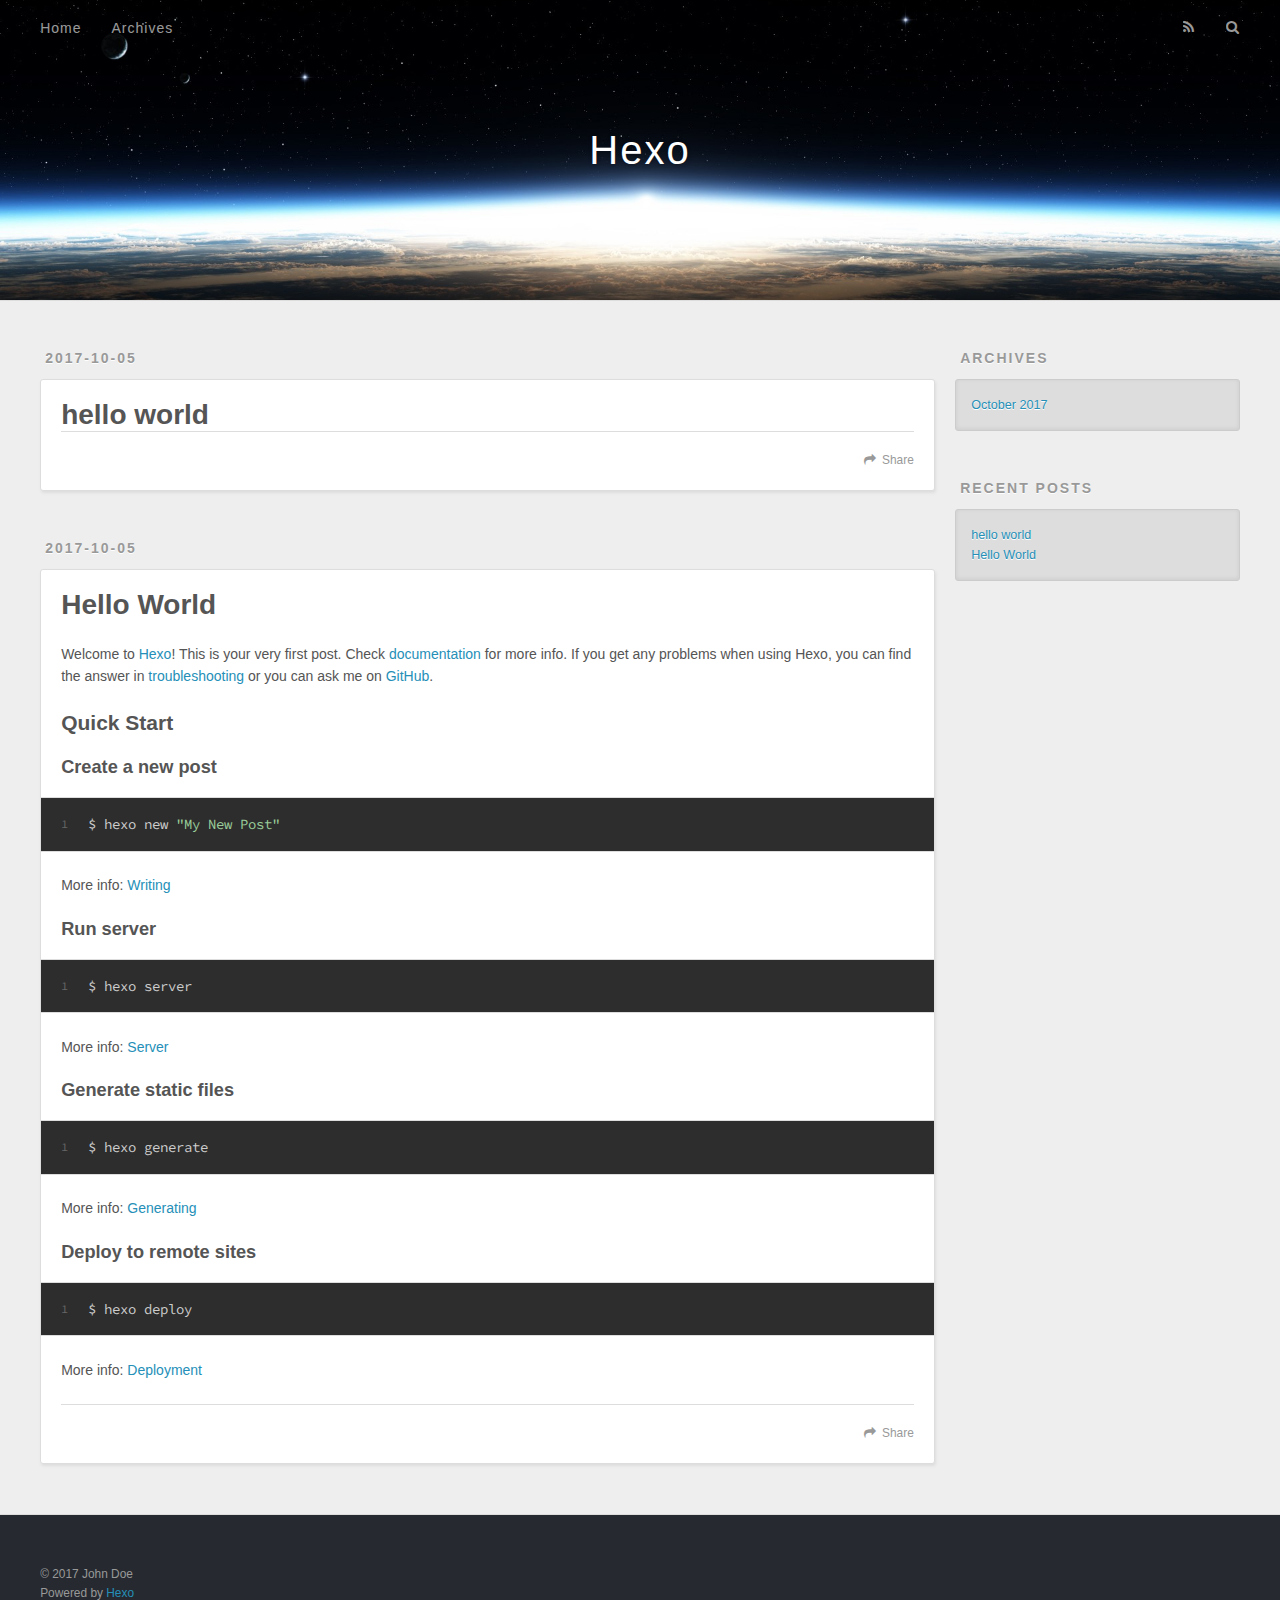
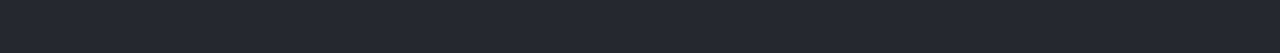
==== index.html @ a2a3418a "Site updated: 2017-10-05 21:39:11" ====
<!DOCTYPE html>
<html>
<head>
  <meta charset="utf-8">
  
  <title>Hexo</title>
  <meta name="viewport" content="width=device-width, initial-scale=1, maximum-scale=1">
  <meta property="og:type" content="website">
<meta property="og:title" content="Hexo">
<meta property="og:url" content="http://yoursite.com/index.html">
<meta property="og:site_name" content="Hexo">
<meta name="twitter:card" content="summary">
<meta name="twitter:title" content="Hexo">
  
    <link rel="alternate" href="/atom.xml" title="Hexo" type="application/atom+xml">
  
  
    <link rel="icon" href="/favicon.png">
  
  
    <link href="//fonts.googleapis.com/css?family=Source+Code+Pro" rel="stylesheet" type="text/css">
  
  <link rel="stylesheet" href="/css/style.css">
  

</head>

<body>
  <div id="container">
    <div id="wrap">
      <header id="header">
  <div id="banner"></div>
  <div id="header-outer" class="outer">
    <div id="header-title" class="inner">
      <h1 id="logo-wrap">
        <a href="/" id="logo">Hexo</a>
      </h1>
      
    </div>
    <div id="header-inner" class="inner">
      <nav id="main-nav">
        <a id="main-nav-toggle" class="nav-icon"></a>
        
          <a class="main-nav-link" href="/">Home</a>
        
          <a class="main-nav-link" href="/archives">Archives</a>
        
      </nav>
      <nav id="sub-nav">
        
          <a id="nav-rss-link" class="nav-icon" href="/atom.xml" title="RSS Feed"></a>
        
        <a id="nav-search-btn" class="nav-icon" title="Search"></a>
      </nav>
      <div id="search-form-wrap">
        <form action="//google.com/search" method="get" accept-charset="UTF-8" class="search-form"><input type="search" name="q" class="search-form-input" placeholder="Search"><button type="submit" class="search-form-submit">&#xF002;</button><input type="hidden" name="sitesearch" value="http://yoursite.com"></form>
      </div>
    </div>
  </div>
</header>
      <div class="outer">
        <section id="main">
  
    <article id="post-hello-world-1" class="article article-type-post" itemscope itemprop="blogPost">
  <div class="article-meta">
    <a href="/2017/10/05/hello-world-1/" class="article-date">
  <time datetime="2017-10-05T12:43:26.000Z" itemprop="datePublished">2017-10-05</time>
</a>
    
  </div>
  <div class="article-inner">
    
    
      <header class="article-header">
        
  
    <h1 itemprop="name">
      <a class="article-title" href="/2017/10/05/hello-world-1/">hello world</a>
    </h1>
  

      </header>
    
    <div class="article-entry" itemprop="articleBody">
      
        
      
    </div>
    <footer class="article-footer">
      <a data-url="http://yoursite.com/2017/10/05/hello-world-1/" data-id="cj8eicvaw0000m8iz40rw15n7" class="article-share-link">Share</a>
      
      
    </footer>
  </div>
  
</article>


  
    <article id="post-hello-world" class="article article-type-post" itemscope itemprop="blogPost">
  <div class="article-meta">
    <a href="/2017/10/05/hello-world/" class="article-date">
  <time datetime="2017-10-05T12:37:55.850Z" itemprop="datePublished">2017-10-05</time>
</a>
    
  </div>
  <div class="article-inner">
    
    
      <header class="article-header">
        
  
    <h1 itemprop="name">
      <a class="article-title" href="/2017/10/05/hello-world/">Hello World</a>
    </h1>
  

      </header>
    
    <div class="article-entry" itemprop="articleBody">
      
        <p>Welcome to <a href="https://hexo.io/" target="_blank" rel="external">Hexo</a>! This is your very first post. Check <a href="https://hexo.io/docs/" target="_blank" rel="external">documentation</a> for more info. If you get any problems when using Hexo, you can find the answer in <a href="https://hexo.io/docs/troubleshooting.html" target="_blank" rel="external">troubleshooting</a> or you can ask me on <a href="https://github.com/hexojs/hexo/issues" target="_blank" rel="external">GitHub</a>.</p>
<h2 id="Quick-Start"><a href="#Quick-Start" class="headerlink" title="Quick Start"></a>Quick Start</h2><h3 id="Create-a-new-post"><a href="#Create-a-new-post" class="headerlink" title="Create a new post"></a>Create a new post</h3><figure class="highlight bash"><table><tr><td class="gutter"><pre><div class="line">1</div></pre></td><td class="code"><pre><div class="line">$ hexo new <span class="string">"My New Post"</span></div></pre></td></tr></table></figure>
<p>More info: <a href="https://hexo.io/docs/writing.html" target="_blank" rel="external">Writing</a></p>
<h3 id="Run-server"><a href="#Run-server" class="headerlink" title="Run server"></a>Run server</h3><figure class="highlight bash"><table><tr><td class="gutter"><pre><div class="line">1</div></pre></td><td class="code"><pre><div class="line">$ hexo server</div></pre></td></tr></table></figure>
<p>More info: <a href="https://hexo.io/docs/server.html" target="_blank" rel="external">Server</a></p>
<h3 id="Generate-static-files"><a href="#Generate-static-files" class="headerlink" title="Generate static files"></a>Generate static files</h3><figure class="highlight bash"><table><tr><td class="gutter"><pre><div class="line">1</div></pre></td><td class="code"><pre><div class="line">$ hexo generate</div></pre></td></tr></table></figure>
<p>More info: <a href="https://hexo.io/docs/generating.html" target="_blank" rel="external">Generating</a></p>
<h3 id="Deploy-to-remote-sites"><a href="#Deploy-to-remote-sites" class="headerlink" title="Deploy to remote sites"></a>Deploy to remote sites</h3><figure class="highlight bash"><table><tr><td class="gutter"><pre><div class="line">1</div></pre></td><td class="code"><pre><div class="line">$ hexo deploy</div></pre></td></tr></table></figure>
<p>More info: <a href="https://hexo.io/docs/deployment.html" target="_blank" rel="external">Deployment</a></p>

      
    </div>
    <footer class="article-footer">
      <a data-url="http://yoursite.com/2017/10/05/hello-world/" data-id="cj8eicvbc0001m8izjcr7sl5j" class="article-share-link">Share</a>
      
      
    </footer>
  </div>
  
</article>


  

</section>
        
          <aside id="sidebar">
  
    

  
    

  
    
  
    
  <div class="widget-wrap">
    <h3 class="widget-title">Archives</h3>
    <div class="widget">
      <ul class="archive-list"><li class="archive-list-item"><a class="archive-list-link" href="/archives/2017/10/">October 2017</a></li></ul>
    </div>
  </div>


  
    
  <div class="widget-wrap">
    <h3 class="widget-title">Recent Posts</h3>
    <div class="widget">
      <ul>
        
          <li>
            <a href="/2017/10/05/hello-world-1/">hello world</a>
          </li>
        
          <li>
            <a href="/2017/10/05/hello-world/">Hello World</a>
          </li>
        
      </ul>
    </div>
  </div>

  
</aside>
        
      </div>
      <footer id="footer">
  
  <div class="outer">
    <div id="footer-info" class="inner">
      &copy; 2017 John Doe<br>
      Powered by <a href="http://hexo.io/" target="_blank">Hexo</a>
    </div>
  </div>
</footer>
    </div>
    <nav id="mobile-nav">
  
    <a href="/" class="mobile-nav-link">Home</a>
  
    <a href="/archives" class="mobile-nav-link">Archives</a>
  
</nav>
    

<script src="//ajax.googleapis.com/ajax/libs/jquery/2.0.3/jquery.min.js"></script>


  <link rel="stylesheet" href="/fancybox/jquery.fancybox.css">
  <script src="/fancybox/jquery.fancybox.pack.js"></script>


<script src="/js/script.js"></script>

  </div>
</body>
</html>
---- css/style.css ----
body {
  width: 100%;
}
body:before,
body:after {
  content: "";
  display: table;
}
body:after {
  clear: both;
}
html,
body,
div,
span,
applet,
object,
iframe,
h1,
h2,
h3,
h4,
h5,
h6,
p,
blockquote,
pre,
a,
abbr,
acronym,
address,
big,
cite,
code,
del,
dfn,
em,
img,
ins,
kbd,
q,
s,
samp,
small,
strike,
strong,
sub,
sup,
tt,
var,
dl,
dt,
dd,
ol,
ul,
li,
fieldset,
form,
label,
legend,
table,
caption,
tbody,
tfoot,
thead,
tr,
th,
td {
  margin: 0;
  padding: 0;
  border: 0;
  outline: 0;
  font-weight: inherit;
  font-style: inherit;
  font-family: inherit;
  font-size: 100%;
  vertical-align: baseline;
}
body {
  line-height: 1;
  color: #000;
  background: #fff;
}
ol,
ul {
  list-style: none;
}
table {
  border-collapse: separate;
  border-spacing: 0;
  vertical-align: middle;
}
caption,
th,
td {
  text-align: left;
  font-weight: normal;
  vertical-align: middle;
}
a img {
  border: none;
}
input,
button {
  margin: 0;
  padding: 0;
}
input::-moz-focus-inner,
button::-moz-focus-inner {
  border: 0;
  padding: 0;
}
@font-face {
  font-family: FontAwesome;
  font-style: normal;
  font-weight: normal;
  src: url("fonts/fontawesome-webfont.eot?v=#4.0.3");
  src: url("fonts/fontawesome-webfont.eot?#iefix&v=#4.0.3") format("embedded-opentype"), url("fonts/fontawesome-webfont.woff?v=#4.0.3") format("woff"), url("fonts/fontawesome-webfont.ttf?v=#4.0.3") format("truetype"), url("fonts/fontawesome-webfont.svg#fontawesomeregular?v=#4.0.3") format("svg");
}
html,
body,
#container {
  height: 100%;
}
body {
  background: #eee;
  font: 14px "Helvetica Neue", Helvetica, Arial, sans-serif;
  -webkit-text-size-adjust: 100%;
}
.outer {
  max-width: 1220px;
  margin: 0 auto;
  padding: 0 20px;
}
.outer:before,
.outer:after {
  content: "";
  display: table;
}
.outer:after {
  clear: both;
}
.inner {
  display: inline;
  float: left;
  width: 98.33333333333333%;
  margin: 0 0.833333333333333%;
}
.left,
.alignleft {
  float: left;
}
.right,
.alignright {
  float: right;
}
.clear {
  clear: both;
}
#container {
  position: relative;
}
.mobile-nav-on {
  overflow: hidden;
}
#wrap {
  height: 100%;
  width: 100%;
  position: absolute;
  top: 0;
  left: 0;
  -webkit-transition: 0.2s ease-out;
  -moz-transition: 0.2s ease-out;
  -ms-transition: 0.2s ease-out;
  transition: 0.2s ease-out;
  z-index: 1;
  background: #eee;
}
.mobile-nav-on #wrap {
  left: 280px;
}
@media screen and (min-width: 768px) {
  #main {
    display: inline;
    float: left;
    width: 73.33333333333333%;
    margin: 0 0.833333333333333%;
  }
}
.article-date,
.article-category-link,
.archive-year,
.widget-title {
  text-decoration: none;
  text-transform: uppercase;
  letter-spacing: 2px;
  color: #999;
  margin-bottom: 1em;
  margin-left: 5px;
  line-height: 1em;
  text-shadow: 0 1px #fff;
  font-weight: bold;
}
.article-inner,
.archive-article-inner {
  background: #fff;
  -webkit-box-shadow: 1px 2px 3px #ddd;
  box-shadow: 1px 2px 3px #ddd;
  border: 1px solid #ddd;
  border-radius: 3px;
}
.article-entry h1,
.widget h1 {
  font-size: 2em;
}
.article-entry h2,
.widget h2 {
  font-size: 1.5em;
}
.article-entry h3,
.widget h3 {
  font-size: 1.3em;
}
.article-entry h4,
.widget h4 {
  font-size: 1.2em;
}
.article-entry h5,
.widget h5 {
  font-size: 1em;
}
.article-entry h6,
.widget h6 {
  font-size: 1em;
  color: #999;
}
.article-entry hr,
.widget hr {
  border: 1px dashed #ddd;
}
.article-entry strong,
.widget strong {
  font-weight: bold;
}
.article-entry em,
.widget em,
.article-entry cite,
.widget cite {
  font-style: italic;
}
.article-entry sup,
.widget sup,
.article-entry sub,
.widget sub {
  font-size: 0.75em;
  line-height: 0;
  position: relative;
  vertical-align: baseline;
}
.article-entry sup,
.widget sup {
  top: -0.5em;
}
.article-entry sub,
.widget sub {
  bottom: -0.2em;
}
.article-entry small,
.widget small {
  font-size: 0.85em;
}
.article-entry acronym,
.widget acronym,
.article-entry abbr,
.widget abbr {
  border-bottom: 1px dotted;
}
.article-entry ul,
.widget ul,
.article-entry ol,
.widget ol,
.article-entry dl,
.widget dl {
  margin: 0 20px;
  line-height: 1.6em;
}
.article-entry ul ul,
.widget ul ul,
.article-entry ol ul,
.widget ol ul,
.article-entry ul ol,
.widget ul ol,
.article-entry ol ol,
.widget ol ol {
  margin-top: 0;
  margin-bottom: 0;
}
.article-entry ul,
.widget ul {
  list-style: disc;
}
.article-entry ol,
.widget ol {
  list-style: decimal;
}
.article-entry dt,
.widget dt {
  font-weight: bold;
}
#header {
  height: 300px;
  position: relative;
  border-bottom: 1px solid #ddd;
}
#header:before,
#header:after {
  content: "";
  position: absolute;
  left: 0;
  right: 0;
  height: 40px;
}
#header:before {
  top: 0;
  background: -webkit-linear-gradient(rgba(0,0,0,0.2), transparent);
  background: -moz-linear-gradient(rgba(0,0,0,0.2), transparent);
  background: -ms-linear-gradient(rgba(0,0,0,0.2), transparent);
  background: linear-gradient(rgba(0,0,0,0.2), transparent);
}
#header:after {
  bottom: 0;
  background: -webkit-linear-gradient(transparent, rgba(0,0,0,0.2));
  background: -moz-linear-gradient(transparent, rgba(0,0,0,0.2));
  background: -ms-linear-gradient(transparent, rgba(0,0,0,0.2));
  background: linear-gradient(transparent, rgba(0,0,0,0.2));
}
#header-outer {
  height: 100%;
  position: relative;
}
#header-inner {
  position: relative;
  overflow: hidden;
}
#banner {
  position: absolute;
  top: 0;
  left: 0;
  width: 100%;
  height: 100%;
  background: url("images/banner.jpg") center #000;
  -webkit-background-size: cover;
  -moz-background-size: cover;
  background-size: cover;
  z-index: -1;
}
#header-title {
  text-align: center;
  height: 40px;
  position: absolute;
  top: 50%;
  left: 0;
  margin-top: -20px;
}
#logo,
#subtitle {
  text-decoration: none;
  color: #fff;
  font-weight: 300;
  text-shadow: 0 1px 4px rgba(0,0,0,0.3);
}
#logo {
  font-size: 40px;
  line-height: 40px;
  letter-spacing: 2px;
}
#subtitle {
  font-size: 16px;
  line-height: 16px;
  letter-spacing: 1px;
}
#subtitle-wrap {
  margin-top: 16px;
}
#main-nav {
  float: left;
  margin-left: -15px;
}
.nav-icon,
.main-nav-link {
  float: left;
  color: #fff;
  opacity: 0.6;
  text-decoration: none;
  text-shadow: 0 1px rgba(0,0,0,0.2);
  -webkit-transition: opacity 0.2s;
  -moz-transition: opacity 0.2s;
  -ms-transition: opacity 0.2s;
  transition: opacity 0.2s;
  display: block;
  padding: 20px 15px;
}
.nav-icon:hover,
.main-nav-link:hover {
  opacity: 1;
}
.nav-icon {
  font-family: FontAwesome;
  text-align: center;
  font-size: 14px;
  width: 14px;
  height: 14px;
  padding: 20px 15px;
  position: relative;
  cursor: pointer;
}
.main-nav-link {
  font-weight: 300;
  letter-spacing: 1px;
}
@media screen and (max-width: 479px) {
  .main-nav-link {
    display: none;
  }
}
#main-nav-toggle {
  display: none;
}
#main-nav-toggle:before {
  content: "\f0c9";
}
@media screen and (max-width: 479px) {
  #main-nav-toggle {
    display: block;
  }
}
#sub-nav {
  float: right;
  margin-right: -15px;
}
#nav-rss-link:before {
  content: "\f09e";
}
#nav-search-btn:before {
  content: "\f002";
}
#search-form-wrap {
  position: absolute;
  top: 15px;
  width: 150px;
  height: 30px;
  right: -150px;
  opacity: 0;
  -webkit-transition: 0.2s ease-out;
  -moz-transition: 0.2s ease-out;
  -ms-transition: 0.2s ease-out;
  transition: 0.2s ease-out;
}
#search-form-wrap.on {
  opacity: 1;
  right: 0;
}
@media screen and (max-width: 479px) {
  #search-form-wrap {
    width: 100%;
    right: -100%;
  }
}
.search-form {
  position: absolute;
  top: 0;
  left: 0;
  right: 0;
  background: #fff;
  padding: 5px 15px;
  border-radius: 15px;
  -webkit-box-shadow: 0 0 10px rgba(0,0,0,0.3);
  box-shadow: 0 0 10px rgba(0,0,0,0.3);
}
.search-form-input {
  border: none;
  background: none;
  color: #555;
  width: 100%;
  font: 13px "Helvetica Neue", Helvetica, Arial, sans-serif;
  outline: none;
}
.search-form-input::-webkit-search-results-decoration,
.search-form-input::-webkit-search-cancel-button {
  -webkit-appearance: none;
}
.search-form-submit {
  position: absolute;
  top: 50%;
  right: 10px;
  margin-top: -7px;
  font: 13px FontAwesome;
  border: none;
  background: none;
  color: #bbb;
  cursor: pointer;
}
.search-form-submit:hover,
.search-form-submit:focus {
  color: #777;
}
.article {
  margin: 50px 0;
}
.article-inner {
  overflow: hidden;
}
.article-meta:before,
.article-meta:after {
  content: "";
  display: table;
}
.article-meta:after {
  clear: both;
}
.article-date {
  float: left;
}
.article-category {
  float: left;
  line-height: 1em;
  color: #ccc;
  text-shadow: 0 1px #fff;
  margin-left: 8px;
}
.article-category:before {
  content: "\2022";
}
.article-category-link {
  margin: 0 12px 1em;
}
.article-header {
  padding: 20px 20px 0;
}
.article-title {
  text-decoration: none;
  font-size: 2em;
  font-weight: bold;
  color: #555;
  line-height: 1.1em;
  -webkit-transition: color 0.2s;
  -moz-transition: color 0.2s;
  -ms-transition: color 0.2s;
  transition: color 0.2s;
}
a.article-title:hover {
  color: #258fb8;
}
.article-entry {
  color: #555;
  padding: 0 20px;
}
.article-entry:before,
.article-entry:after {
  content: "";
  display: table;
}
.article-entry:after {
  clear: both;
}
.article-entry p,
.article-entry table {
  line-height: 1.6em;
  margin: 1.6em 0;
}
.article-entry h1,
.article-entry h2,
.article-entry h3,
.article-entry h4,
.article-entry h5,
.article-entry h6 {
  font-weight: bold;
}
.article-entry h1,
.article-entry h2,
.article-entry h3,
.article-entry h4,
.article-entry h5,
.article-entry h6 {
  line-height: 1.1em;
  margin: 1.1em 0;
}
.article-entry a {
  color: #258fb8;
  text-decoration: none;
}
.article-entry a:hover {
  text-decoration: underline;
}
.article-entry ul,
.article-entry ol,
.article-entry dl {
  margin-top: 1.6em;
  margin-bottom: 1.6em;
}
.article-entry img,
.article-entry video {
  max-width: 100%;
  height: auto;
  display: block;
  margin: auto;
}
.article-entry iframe {
  border: none;
}
.article-entry table {
  width: 100%;
  border-collapse: collapse;
  border-spacing: 0;
}
.article-entry th {
  font-weight: bold;
  border-bottom: 3px solid #ddd;
  padding-bottom: 0.5em;
}
.article-entry td {
  border-bottom: 1px solid #ddd;
  padding: 10px 0;
}
.article-entry blockquote {
  font-family: Georgia, "Times New Roman", serif;
  font-size: 1.4em;
  margin: 1.6em 20px;
  text-align: center;
}
.article-entry blockquote footer {
  font-size: 14px;
  margin: 1.6em 0;
  font-family: "Helvetica Neue", Helvetica, Arial, sans-serif;
}
.article-entry blockquote footer cite:before {
  content: "—";
  padding: 0 0.5em;
}
.article-entry .pullquote {
  text-align: left;
  width: 45%;
  margin: 0;
}
.article-entry .pullquote.left {
  margin-left: 0.5em;
  margin-right: 1em;
}
.article-entry .pullquote.right {
  margin-right: 0.5em;
  margin-left: 1em;
}
.article-entry .caption {
  color: #999;
  display: block;
  font-size: 0.9em;
  margin-top: 0.5em;
  position: relative;
  text-align: center;
}
.article-entry .video-container {
  position: relative;
  padding-top: 56.25%;
  height: 0;
  overflow: hidden;
}
.article-entry .video-container iframe,
.article-entry .video-container object,
.article-entry .video-container embed {
  position: absolute;
  top: 0;
  left: 0;
  width: 100%;
  height: 100%;
  margin-top: 0;
}
.article-more-link a {
  display: inline-block;
  line-height: 1em;
  padding: 6px 15px;
  border-radius: 15px;
  background: #eee;
  color: #999;
  text-shadow: 0 1px #fff;
  text-decoration: none;
}
.article-more-link a:hover {
  background: #258fb8;
  color: #fff;
  text-decoration: none;
  text-shadow: 0 1px #1e7293;
}
.article-footer {
  font-size: 0.85em;
  line-height: 1.6em;
  border-top: 1px solid #ddd;
  padding-top: 1.6em;
  margin: 0 20px 20px;
}
.article-footer:before,
.article-footer:after {
  content: "";
  display: table;
}
.article-footer:after {
  clear: both;
}
.article-footer a {
  color: #999;
  text-decoration: none;
}
.article-footer a:hover {
  color: #555;
}
.article-tag-list-item {
  float: left;
  margin-right: 10px;
}
.article-tag-list-link:before {
  content: "#";
}
.article-comment-link {
  float: right;
}
.article-comment-link:before {
  content: "\f075";
  font-family: FontAwesome;
  padding-right: 8px;
}
.article-share-link {
  cursor: pointer;
  float: right;
  margin-left: 20px;
}
.article-share-link:before {
  content: "\f064";
  font-family: FontAwesome;
  padding-right: 6px;
}
#article-nav {
  position: relative;
}
#article-nav:before,
#article-nav:after {
  content: "";
  display: table;
}
#article-nav:after {
  clear: both;
}
@media screen and (min-width: 768px) {
  #article-nav {
    margin: 50px 0;
  }
  #article-nav:before {
    width: 8px;
    height: 8px;
    position: absolute;
    top: 50%;
    left: 50%;
    margin-top: -4px;
    margin-left: -4px;
    content: "";
    border-radius: 50%;
    background: #ddd;
    -webkit-box-shadow: 0 1px 2px #fff;
    box-shadow: 0 1px 2px #fff;
  }
}
.article-nav-link-wrap {
  text-decoration: none;
  text-shadow: 0 1px #fff;
  color: #999;
  -webkit-box-sizing: border-box;
  -moz-box-sizing: border-box;
  box-sizing: border-box;
  margin-top: 50px;
  text-align: center;
  display: block;
}
.article-nav-link-wrap:hover {
  color: #555;
}
@media screen and (min-width: 768px) {
  .article-nav-link-wrap {
    width: 50%;
    margin-top: 0;
  }
}
@media screen and (min-width: 768px) {
  #article-nav-newer {
    float: left;
    text-align: right;
    padding-right: 20px;
  }
}
@media screen and (min-width: 768px) {
  #article-nav-older {
    float: right;
    text-align: left;
    padding-left: 20px;
  }
}
.article-nav-caption {
  text-transform: uppercase;
  letter-spacing: 2px;
  color: #ddd;
  line-height: 1em;
  font-weight: bold;
}
#article-nav-newer .article-nav-caption {
  margin-right: -2px;
}
.article-nav-title {
  font-size: 0.85em;
  line-height: 1.6em;
  margin-top: 0.5em;
}
.article-share-box {
  position: absolute;
  display: none;
  background: #fff;
  -webkit-box-shadow: 1px 2px 10px rgba(0,0,0,0.2);
  box-shadow: 1px 2px 10px rgba(0,0,0,0.2);
  border-radius: 3px;
  margin-left: -145px;
  overflow: hidden;
  z-index: 1;
}
.article-share-box.on {
  display: block;
}
.article-share-input {
  width: 100%;
  background: none;
  -webkit-box-sizing: border-box;
  -moz-box-sizing: border-box;
  box-sizing: border-box;
  font: 14px "Helvetica Neue", Helvetica, Arial, sans-serif;
  padding: 0 15px;
  color: #555;
  outline: none;
  border: 1px solid #ddd;
  border-radius: 3px 3px 0 0;
  height: 36px;
  line-height: 36px;
}
.article-share-links {
  background: #eee;
}
.article-share-links:before,
.article-share-links:after {
  content: "";
  display: table;
}
.article-share-links:after {
  clear: both;
}
.article-share-twitter,
.article-share-facebook,
.article-share-pinterest,
.article-share-google {
  width: 50px;
  height: 36px;
  display: block;
  float: left;
  position: relative;
  color: #999;
  text-shadow: 0 1px #fff;
}
.article-share-twitter:before,
.article-share-facebook:before,
.article-share-pinterest:before,
.article-share-google:before {
  font-size: 20px;
  font-family: FontAwesome;
  width: 20px;
  height: 20px;
  position: absolute;
  top: 50%;
  left: 50%;
  margin-top: -10px;
  margin-left: -10px;
  text-align: center;
}
.article-share-twitter:hover,
.article-share-facebook:hover,
.article-share-pinterest:hover,
.article-share-google:hover {
  color: #fff;
}
.article-share-twitter:before {
  content: "\f099";
}
.article-share-twitter:hover {
  background: #00aced;
  text-shadow: 0 1px #008abe;
}
.article-share-facebook:before {
  content: "\f09a";
}
.article-share-facebook:hover {
  background: #3b5998;
  text-shadow: 0 1px #2f477a;
}
.article-share-pinterest:before {
  content: "\f0d2";
}
.article-share-pinterest:hover {
  background: #cb2027;
  text-shadow: 0 1px #a21a1f;
}
.article-share-google:before {
  content: "\f0d5";
}
.article-share-google:hover {
  background: #dd4b39;
  text-shadow: 0 1px #be3221;
}
.article-gallery {
  background: #000;
  position: relative;
}
.article-gallery-photos {
  position: relative;
  overflow: hidden;
}
.article-gallery-img {
  display: none;
  max-width: 100%;
}
.article-gallery-img:first-child {
  display: block;
}
.article-gallery-img.loaded {
  position: absolute;
  display: block;
}
.article-gallery-img img {
  display: block;
  max-width: 100%;
  margin: 0 auto;
}
#comments {
  background: #fff;
  -webkit-box-shadow: 1px 2px 3px #ddd;
  box-shadow: 1px 2px 3px #ddd;
  padding: 20px;
  border: 1px solid #ddd;
  border-radius: 3px;
  margin: 50px 0;
}
#comments a {
  color: #258fb8;
}
.archives-wrap {
  margin: 50px 0;
}
.archives:before,
.archives:after {
  content: "";
  display: table;
}
.archives:after {
  clear: both;
}
.archive-year-wrap {
  margin-bottom: 1em;
}
.archives {
  -webkit-column-gap: 10px;
  -moz-column-gap: 10px;
  column-gap: 10px;
}
@media screen and (min-width: 480px) and (max-width: 767px) {
  .archives {
    -webkit-column-count: 2;
    -moz-column-count: 2;
    column-count: 2;
  }
}
@media screen and (min-width: 768px) {
  .archives {
    -webkit-column-count: 3;
    -moz-column-count: 3;
    column-count: 3;
  }
}
.archive-article {
  -webkit-column-break-inside: avoid;
  page-break-inside: avoid;
  overflow: hidden;
  break-inside: avoid-column;
}
.archive-article-inner {
  padding: 10px;
  margin-bottom: 15px;
}
.archive-article-title {
  text-decoration: none;
  font-weight: bold;
  color: #555;
  -webkit-transition: color 0.2s;
  -moz-transition: color 0.2s;
  -ms-transition: color 0.2s;
  transition: color 0.2s;
  line-height: 1.6em;
}
.archive-article-title:hover {
  color: #258fb8;
}
.archive-article-footer {
  margin-top: 1em;
}
.archive-article-date {
  color: #999;
  text-decoration: none;
  font-size: 0.85em;
  line-height: 1em;
  margin-bottom: 0.5em;
  display: block;
}
#page-nav {
  margin: 50px auto;
  background: #fff;
  -webkit-box-shadow: 1px 2px 3px #ddd;
  box-shadow: 1px 2px 3px #ddd;
  border: 1px solid #ddd;
  border-radius: 3px;
  text-align: center;
  color: #999;
  overflow: hidden;
}
#page-nav:before,
#page-nav:after {
  content: "";
  display: table;
}
#page-nav:after {
  clear: both;
}
#page-nav a,
#page-nav span {
  padding: 10px 20px;
  line-height: 1;
  height: 2ex;
}
#page-nav a {
  color: #999;
  text-decoration: none;
}
#page-nav a:hover {
  background: #999;
  color: #fff;
}
#page-nav .prev {
  float: left;
}
#page-nav .next {
  float: right;
}
#page-nav .page-number {
  display: inline-block;
}
@media screen and (max-width: 479px) {
  #page-nav .page-number {
    display: none;
  }
}
#page-nav .current {
  color: #555;
  font-weight: bold;
}
#page-nav .space {
  color: #ddd;
}
#footer {
  background: #262a30;
  padding: 50px 0;
  border-top: 1px solid #ddd;
  color: #999;
}
#footer a {
  color: #258fb8;
  text-decoration: none;
}
#footer a:hover {
  text-decoration: underline;
}
#footer-info {
  line-height: 1.6em;
  font-size: 0.85em;
}
.article-entry pre,
.article-entry .highlight {
  background: #2d2d2d;
  margin: 0 -20px;
  padding: 15px 20px;
  border-style: solid;
  border-color: #ddd;
  border-width: 1px 0;
  overflow: auto;
  color: #ccc;
  line-height: 22.400000000000002px;
}
.article-entry .highlight .gutter pre,
.article-entry .gist .gist-file .gist-data .line-numbers {
  color: #666;
  font-size: 0.85em;
}
.article-entry pre,
.article-entry code {
  font-family: "Source Code Pro", Consolas, Monaco, Menlo, Consolas, monospace;
}
.article-entry code {
  background: #eee;
  text-shadow: 0 1px #fff;
  padding: 0 0.3em;
}
.article-entry pre code {
  background: none;
  text-shadow: none;
  padding: 0;
}
.article-entry .highlight pre {
  border: none;
  margin: 0;
  padding: 0;
}
.article-entry .highlight table {
  margin: 0;
  width: auto;
}
.article-entry .highlight td {
  border: none;
  padding: 0;
}
.article-entry .highlight figcaption {
  font-size: 0.85em;
  color: #999;
  line-height: 1em;
  margin-bottom: 1em;
}
.article-entry .highlight figcaption:before,
.article-entry .highlight figcaption:after {
  content: "";
  display: table;
}
.article-entry .highlight figcaption:after {
  clear: both;
}
.article-entry .highlight figcaption a {
  float: right;
}
.article-entry .highlight .gutter pre {
  text-align: right;
  padding-right: 20px;
}
.article-entry .highlight .line {
  height: 22.400000000000002px;
}
.article-entry .highlight .line.marked {
  background: #515151;
}
.article-entry .gist {
  margin: 0 -20px;
  border-style: solid;
  border-color: #ddd;
  border-width: 1px 0;
  background: #2d2d2d;
  padding: 15px 20px 15px 0;
}
.article-entry .gist .gist-file {
  border: none;
  font-family: "Source Code Pro", Consolas, Monaco, Menlo, Consolas, monospace;
  margin: 0;
}
.article-entry .gist .gist-file .gist-data {
  background: none;
  border: none;
}
.article-entry .gist .gist-file .gist-data .line-numbers {
  background: none;
  border: none;
  padding: 0 20px 0 0;
}
.article-entry .gist .gist-file .gist-data .line-data {
  padding: 0 !important;
}
.article-entry .gist .gist-file .highlight {
  margin: 0;
  padding: 0;
  border: none;
}
.article-entry .gist .gist-file .gist-meta {
  background: #2d2d2d;
  color: #999;
  font: 0.85em "Helvetica Neue", Helvetica, Arial, sans-serif;
  text-shadow: 0 0;
  padding: 0;
  margin-top: 1em;
  margin-left: 20px;
}
.article-entry .gist .gist-file .gist-meta a {
  color: #258fb8;
  font-weight: normal;
}
.article-entry .gist .gist-file .gist-meta a:hover {
  text-decoration: underline;
}
pre .comment,
pre .title {
  color: #999;
}
pre .variable,
pre .attribute,
pre .tag,
pre .regexp,
pre .ruby .constant,
pre .xml .tag .title,
pre .xml .pi,
pre .xml .doctype,
pre .html .doctype,
pre .css .id,
pre .css .class,
pre .css .pseudo {
  color: #f2777a;
}
pre .number,
pre .preprocessor,
pre .built_in,
pre .literal,
pre .params,
pre .constant {
  color: #f99157;
}
pre .class,
pre .ruby .class .title,
pre .css .rules .attribute {
  color: #9c9;
}
pre .string,
pre .value,
pre .inheritance,
pre .header,
pre .ruby .symbol,
pre .xml .cdata {
  color: #9c9;
}
pre .css .hexcolor {
  color: #6cc;
}
pre .function,
pre .python .decorator,
pre .python .title,
pre .ruby .function .title,
pre .ruby .title .keyword,
pre .perl .sub,
pre .javascript .title,
pre .coffeescript .title {
  color: #69c;
}
pre .keyword,
pre .javascript .function {
  color: #c9c;
}
@media screen and (max-width: 479px) {
  #mobile-nav {
    position: absolute;
    top: 0;
    left: 0;
    width: 280px;
    height: 100%;
    background: #191919;
    border-right: 1px solid #fff;
  }
}
@media screen and (max-width: 479px) {
  .mobile-nav-link {
    display: block;
    color: #999;
    text-decoration: none;
    padding: 15px 20px;
    font-weight: bold;
  }
  .mobile-nav-link:hover {
    color: #fff;
  }
}
@media screen and (min-width: 768px) {
  #sidebar {
    display: inline;
    float: left;
    width: 23.333333333333332%;
    margin: 0 0.833333333333333%;
  }
}
.widget-wrap {
  margin: 50px 0;
}
.widget {
  color: #777;
  text-shadow: 0 1px #fff;
  background: #ddd;
  -webkit-box-shadow: 0 -1px 4px #ccc inset;
  box-shadow: 0 -1px 4px #ccc inset;
  border: 1px solid #ccc;
  padding: 15px;
  border-radius: 3px;
}
.widget a {
  color: #258fb8;
  text-decoration: none;
}
.widget a:hover {
  text-decoration: underline;
}
.widget ul ul,
.widget ol ul,
.widget dl ul,
.widget ul ol,
.widget ol ol,
.widget dl ol,
.widget ul dl,
.widget ol dl,
.widget dl dl {
  margin-left: 15px;
  list-style: disc;
}
.widget {
  line-height: 1.6em;
  word-wrap: break-word;
  font-size: 0.9em;
}
.widget ul,
.widget ol {
  list-style: none;
  margin: 0;
}
.widget ul ul,
.widget ol ul,
.widget ul ol,
.widget ol ol {
  margin: 0 20px;
}
.widget ul ul,
.widget ol ul {
  list-style: disc;
}
.widget ul ol,
.widget ol ol {
  list-style: decimal;
}
.category-list-count,
.tag-list-count,
.archive-list-count {
  padding-left: 5px;
  color: #999;
  font-size: 0.85em;
}
.category-list-count:before,
.tag-list-count:before,
.archive-list-count:before {
  content: "(";
}
.category-list-count:after,
.tag-list-count:after,
.archive-list-count:after {
  content: ")";
}
.tagcloud a {
  margin-right: 5px;
  display: inline-block;
}
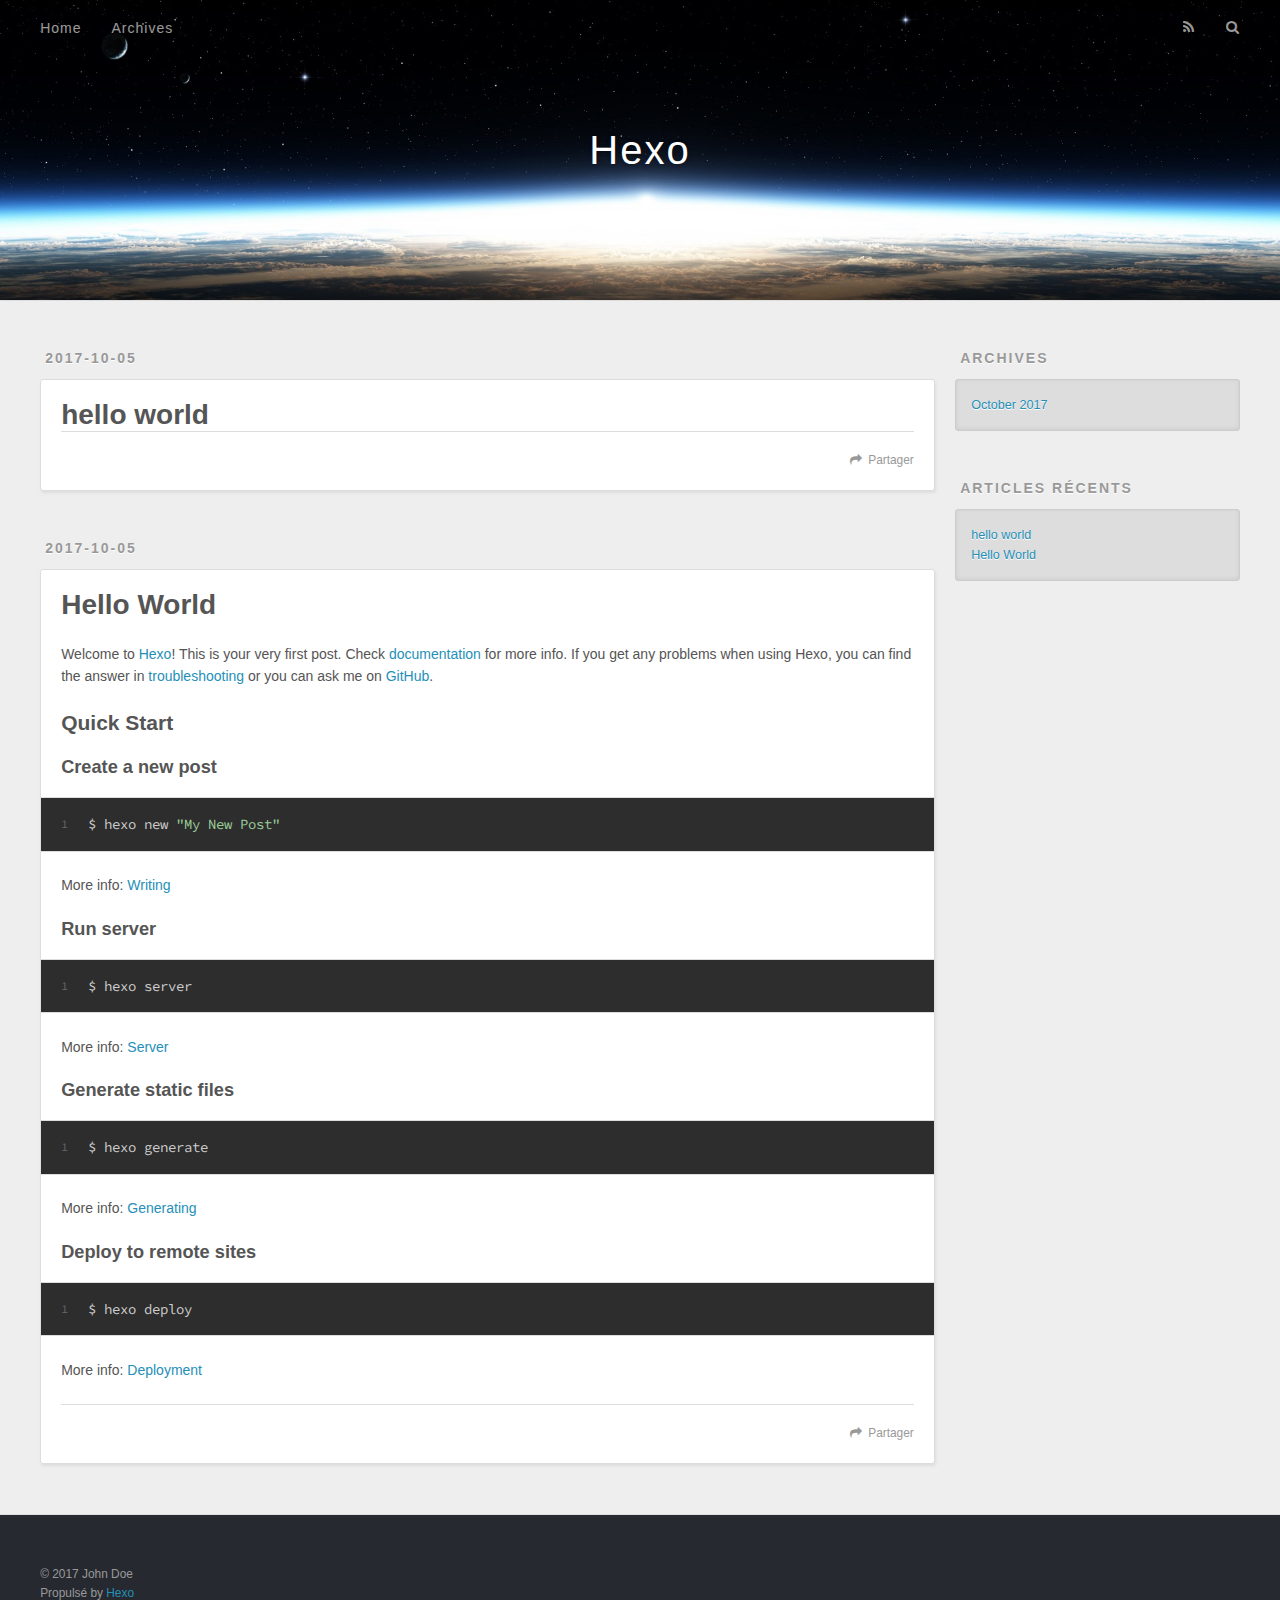
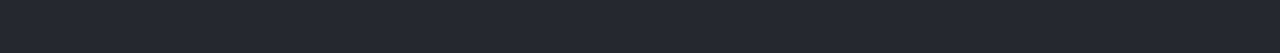
==== commit ee731d2b: "Site updated: 2017-10-05 21:44:54" ====
--- a/index.html
+++ b/index.html
@@ -48,9 +48,9 @@
       </nav>
       <nav id="sub-nav">
         
-          <a id="nav-rss-link" class="nav-icon" href="/atom.xml" title="RSS Feed"></a>
-        
-        <a id="nav-search-btn" class="nav-icon" title="Search"></a>
+          <a id="nav-rss-link" class="nav-icon" href="/atom.xml" title="Flux RSS"></a>
+        
+        <a id="nav-search-btn" class="nav-icon" title="Rechercher"></a>
       </nav>
       <div id="search-form-wrap">
         <form action="//google.com/search" method="get" accept-charset="UTF-8" class="search-form"><input type="search" name="q" class="search-form-input" placeholder="Search"><button type="submit" class="search-form-submit">&#xF002;</button><input type="hidden" name="sitesearch" value="http://yoursite.com"></form>
@@ -87,7 +87,7 @@
       
     </div>
     <footer class="article-footer">
-      <a data-url="http://yoursite.com/2017/10/05/hello-world-1/" data-id="cj8eicvaw0000m8iz40rw15n7" class="article-share-link">Share</a>
+      <a data-url="http://yoursite.com/2017/10/05/hello-world-1/" data-id="cj8eik9uq0000moizwmt7da4n" class="article-share-link">Partager</a>
       
       
     </footer>
@@ -132,7 +132,7 @@
       
     </div>
     <footer class="article-footer">
-      <a data-url="http://yoursite.com/2017/10/05/hello-world/" data-id="cj8eicvbc0001m8izjcr7sl5j" class="article-share-link">Share</a>
+      <a data-url="http://yoursite.com/2017/10/05/hello-world/" data-id="cj8eik9v60001moizabw2j1gc" class="article-share-link">Partager</a>
       
       
     </footer>
@@ -167,7 +167,7 @@
   
     
   <div class="widget-wrap">
-    <h3 class="widget-title">Recent Posts</h3>
+    <h3 class="widget-title">Articles récents</h3>
     <div class="widget">
       <ul>
         
@@ -192,7 +192,7 @@
   <div class="outer">
     <div id="footer-info" class="inner">
       &copy; 2017 John Doe<br>
-      Powered by <a href="http://hexo.io/" target="_blank">Hexo</a>
+      Propulsé by <a href="http://hexo.io/" target="_blank">Hexo</a>
     </div>
   </div>
 </footer>
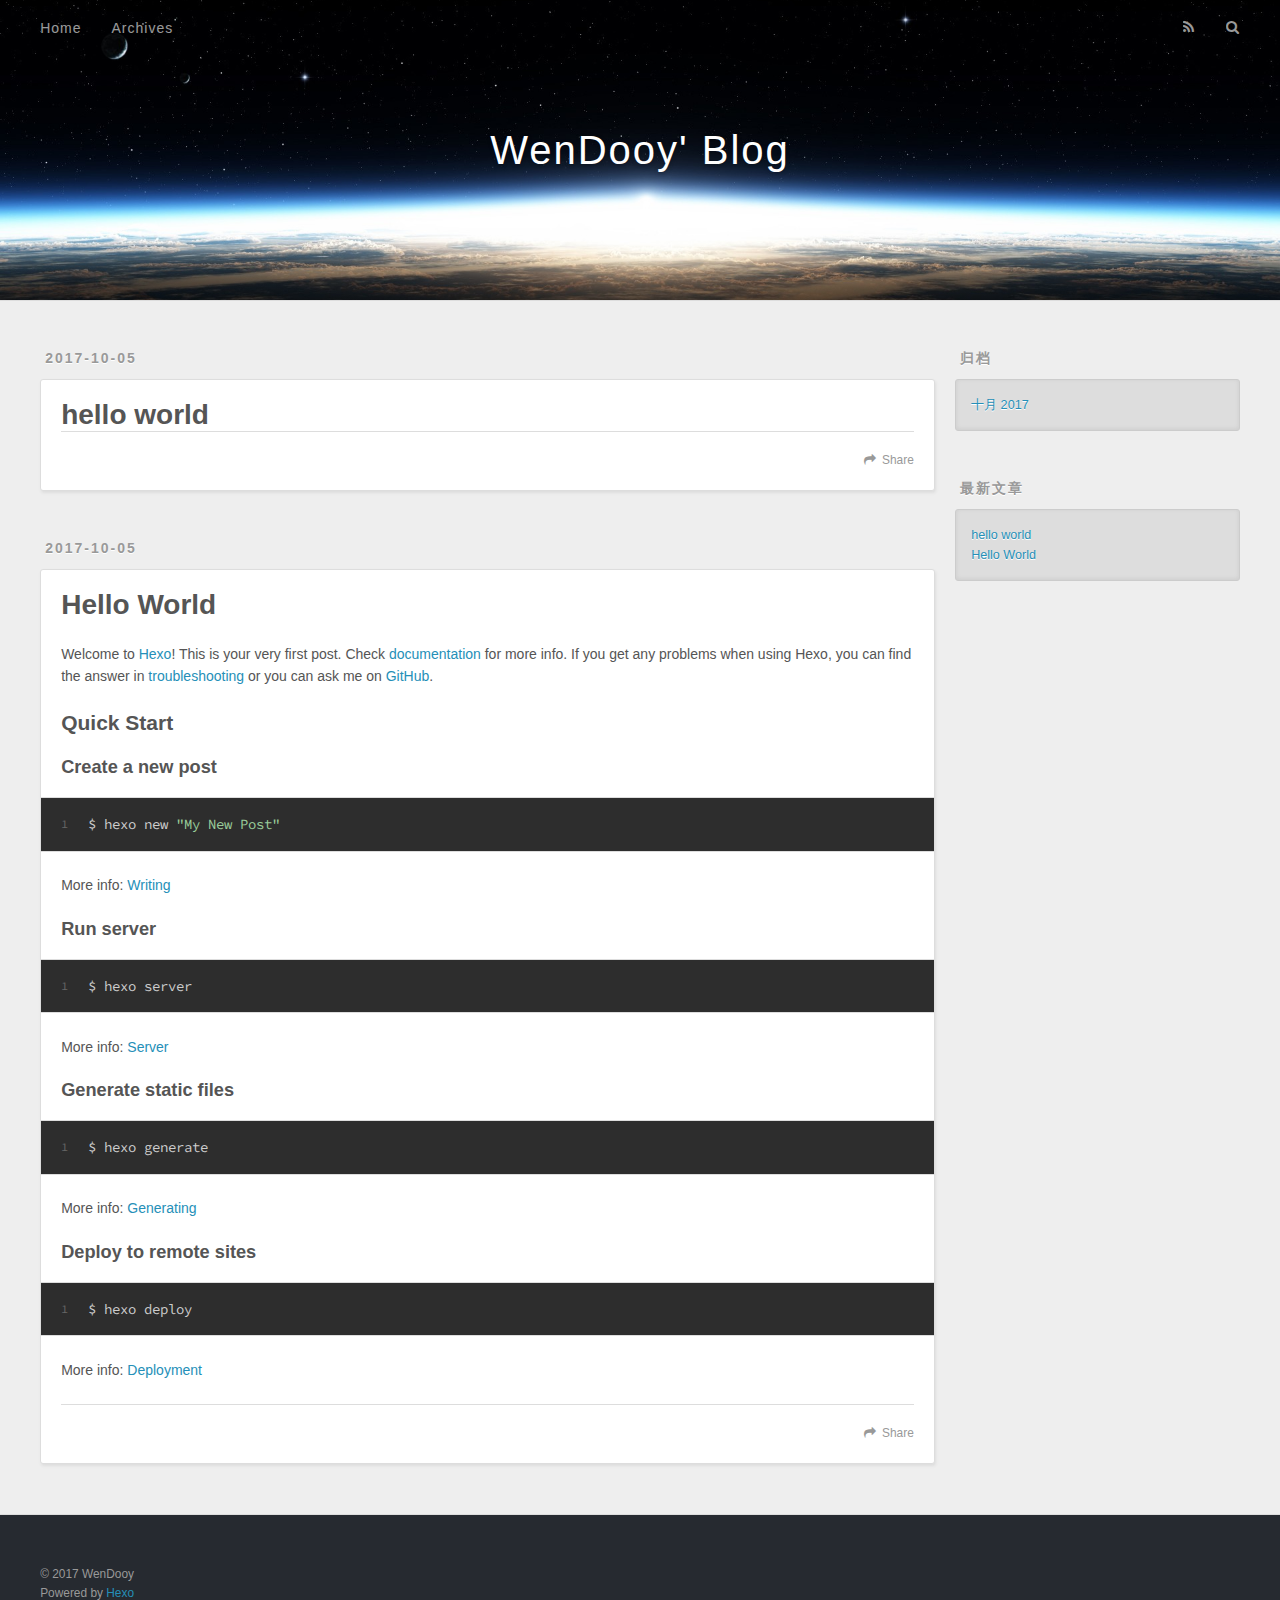
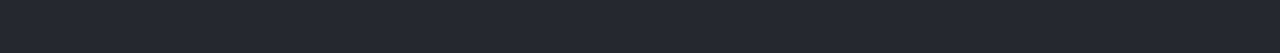
==== commit 35a988e7: "Site updated: 2017-10-07 12:35:25" ====
--- a/index.html
+++ b/index.html
@@ -3,16 +3,20 @@
 <head>
   <meta charset="utf-8">
   
-  <title>Hexo</title>
+  <title>WenDooy&#39; Blog</title>
   <meta name="viewport" content="width=device-width, initial-scale=1, maximum-scale=1">
-  <meta property="og:type" content="website">
-<meta property="og:title" content="Hexo">
-<meta property="og:url" content="http://yoursite.com/index.html">
-<meta property="og:site_name" content="Hexo">
+  <meta name="description" content="Il faut être l&apos;homme de la pluie et l&apos;enfant du beau temps.">
+<meta property="og:type" content="website">
+<meta property="og:title" content="WenDooy&#39; Blog">
+<meta property="og:url" content="https://wendooy.github.io/index.html">
+<meta property="og:site_name" content="WenDooy&#39; Blog">
+<meta property="og:description" content="Il faut être l&apos;homme de la pluie et l&apos;enfant du beau temps.">
+<meta property="og:locale" content="zh-CN">
 <meta name="twitter:card" content="summary">
-<meta name="twitter:title" content="Hexo">
-  
-    <link rel="alternate" href="/atom.xml" title="Hexo" type="application/atom+xml">
+<meta name="twitter:title" content="WenDooy&#39; Blog">
+<meta name="twitter:description" content="Il faut être l&apos;homme de la pluie et l&apos;enfant du beau temps.">
+  
+    <link rel="alternate" href="/atom.xml" title="WenDooy&#39; Blog" type="application/atom+xml">
   
   
     <link rel="icon" href="/favicon.png">
@@ -33,7 +37,7 @@
   <div id="header-outer" class="outer">
     <div id="header-title" class="inner">
       <h1 id="logo-wrap">
-        <a href="/" id="logo">Hexo</a>
+        <a href="/" id="logo">WenDooy&#39; Blog</a>
       </h1>
       
     </div>
@@ -48,12 +52,12 @@
       </nav>
       <nav id="sub-nav">
         
-          <a id="nav-rss-link" class="nav-icon" href="/atom.xml" title="Flux RSS"></a>
-        
-        <a id="nav-search-btn" class="nav-icon" title="Rechercher"></a>
+          <a id="nav-rss-link" class="nav-icon" href="/atom.xml" title="RSS Feed"></a>
+        
+        <a id="nav-search-btn" class="nav-icon" title="搜索"></a>
       </nav>
       <div id="search-form-wrap">
-        <form action="//google.com/search" method="get" accept-charset="UTF-8" class="search-form"><input type="search" name="q" class="search-form-input" placeholder="Search"><button type="submit" class="search-form-submit">&#xF002;</button><input type="hidden" name="sitesearch" value="http://yoursite.com"></form>
+        <form action="//google.com/search" method="get" accept-charset="UTF-8" class="search-form"><input type="search" name="q" class="search-form-input" placeholder="Search"><button type="submit" class="search-form-submit">&#xF002;</button><input type="hidden" name="sitesearch" value="https://wendooy.github.io"></form>
       </div>
     </div>
   </div>
@@ -87,7 +91,7 @@
       
     </div>
     <footer class="article-footer">
-      <a data-url="http://yoursite.com/2017/10/05/hello-world-1/" data-id="cj8eik9uq0000moizwmt7da4n" class="article-share-link">Partager</a>
+      <a data-url="https://wendooy.github.io/2017/10/05/hello-world-1/" data-id="cj8gtt8h7000064izueepxue4" class="article-share-link">Share</a>
       
       
     </footer>
@@ -132,7 +136,7 @@
       
     </div>
     <footer class="article-footer">
-      <a data-url="http://yoursite.com/2017/10/05/hello-world/" data-id="cj8eik9v60001moizabw2j1gc" class="article-share-link">Partager</a>
+      <a data-url="https://wendooy.github.io/2017/10/05/hello-world/" data-id="cj8gtt8hz000164iz9qpujanw" class="article-share-link">Share</a>
       
       
     </footer>
@@ -157,9 +161,9 @@
   
     
   <div class="widget-wrap">
-    <h3 class="widget-title">Archives</h3>
+    <h3 class="widget-title">归档</h3>
     <div class="widget">
-      <ul class="archive-list"><li class="archive-list-item"><a class="archive-list-link" href="/archives/2017/10/">October 2017</a></li></ul>
+      <ul class="archive-list"><li class="archive-list-item"><a class="archive-list-link" href="/archives/2017/10/">十月 2017</a></li></ul>
     </div>
   </div>
 
@@ -167,7 +171,7 @@
   
     
   <div class="widget-wrap">
-    <h3 class="widget-title">Articles récents</h3>
+    <h3 class="widget-title">最新文章</h3>
     <div class="widget">
       <ul>
         
@@ -191,8 +195,8 @@
   
   <div class="outer">
     <div id="footer-info" class="inner">
-      &copy; 2017 John Doe<br>
-      Propulsé by <a href="http://hexo.io/" target="_blank">Hexo</a>
+      &copy; 2017 WenDooy<br>
+      Powered by <a href="http://hexo.io/" target="_blank">Hexo</a>
     </div>
   </div>
 </footer>
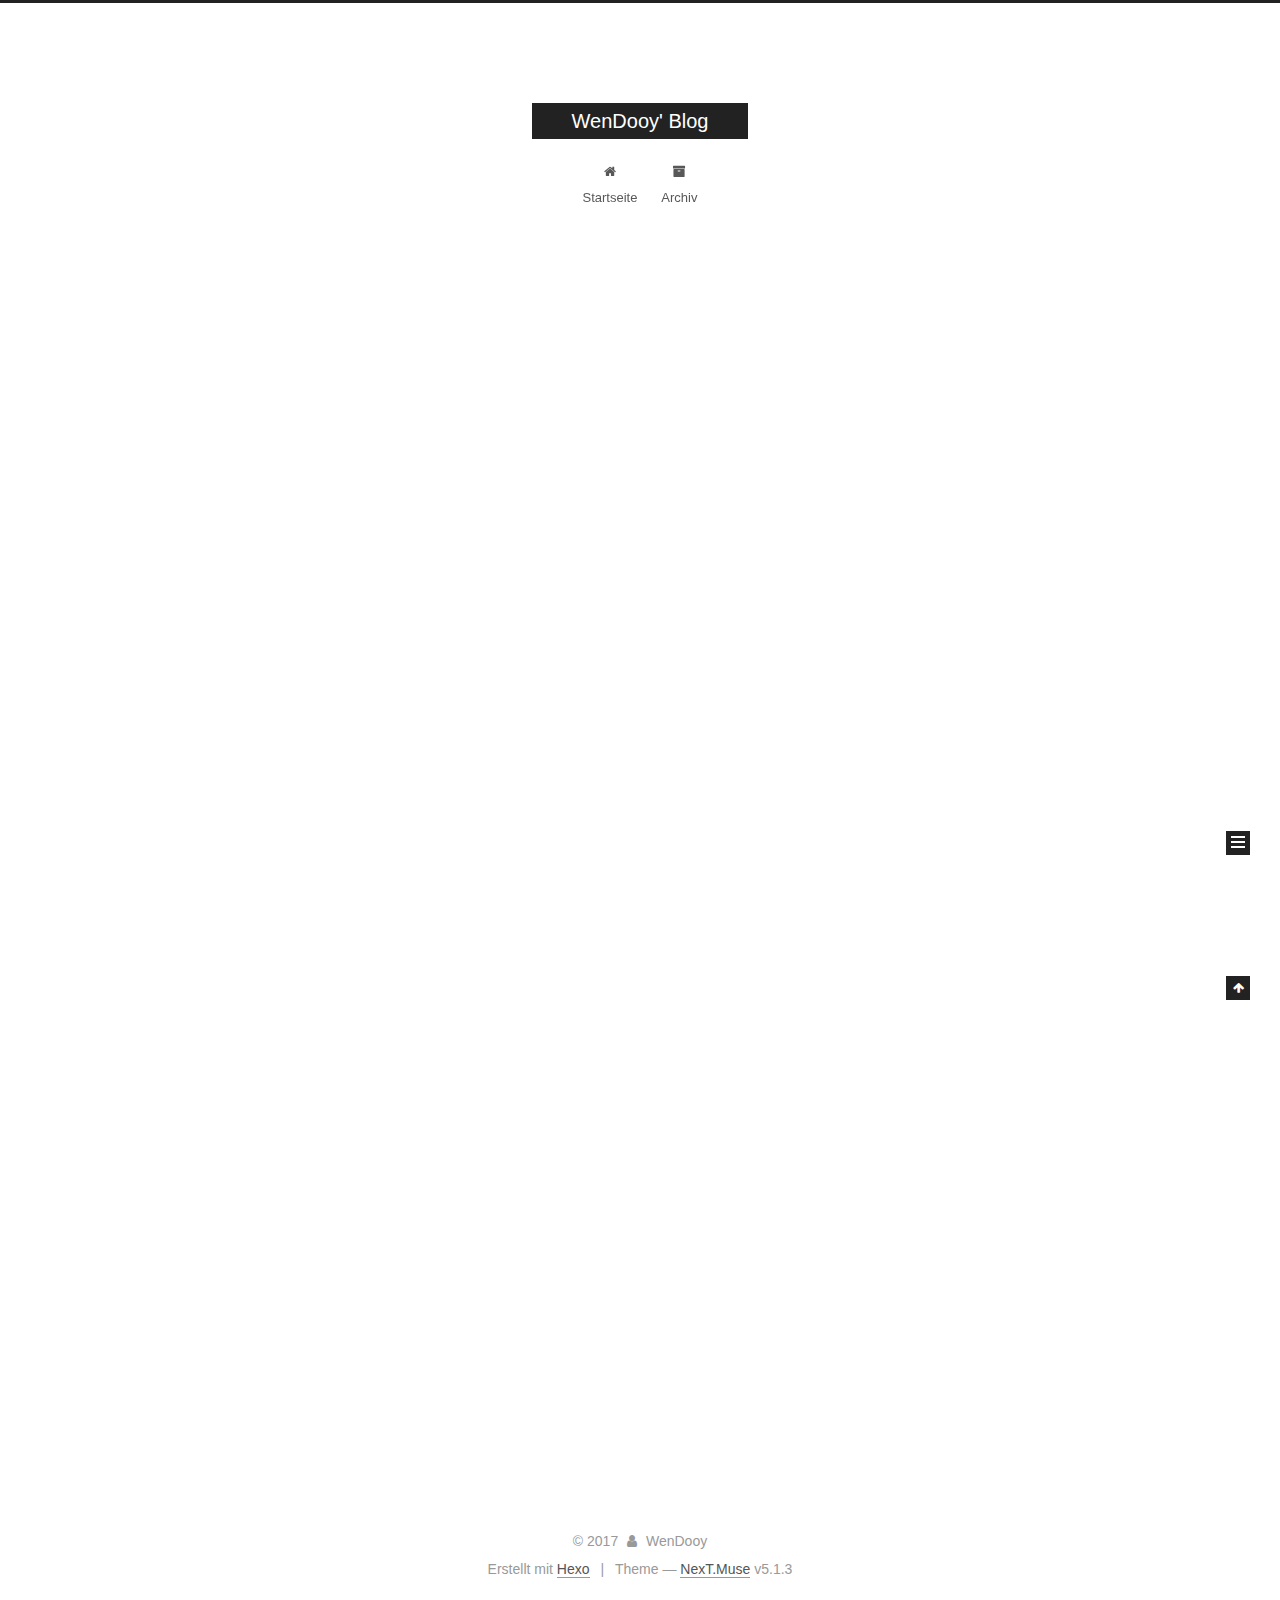
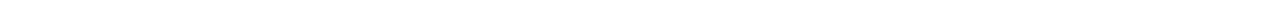
==== commit c679a4a3: "Site updated: 2017-10-11 22:48:08" ====
--- a/index.html
+++ b/index.html
@@ -1,11 +1,85 @@
 <!DOCTYPE html>
-<html>
+
+
+
+  
+
+
+<html class="theme-next muse use-motion" lang="zh-CN">
 <head>
-  <meta charset="utf-8">
-  
-  <title>WenDooy&#39; Blog</title>
-  <meta name="viewport" content="width=device-width, initial-scale=1, maximum-scale=1">
-  <meta name="description" content="Il faut être l&apos;homme de la pluie et l&apos;enfant du beau temps.">
+  <meta charset="UTF-8"/>
+<meta http-equiv="X-UA-Compatible" content="IE=edge" />
+<meta name="viewport" content="width=device-width, initial-scale=1, maximum-scale=1"/>
+<meta name="theme-color" content="#222">
+
+
+
+
+
+
+
+
+
+<meta http-equiv="Cache-Control" content="no-transform" />
+<meta http-equiv="Cache-Control" content="no-siteapp" />
+
+
+
+
+
+
+
+
+
+
+
+
+
+
+
+
+  
+  
+  <link href="/lib/fancybox/source/jquery.fancybox.css?v=2.1.5" rel="stylesheet" type="text/css" />
+
+
+
+
+
+
+
+<link href="/lib/font-awesome/css/font-awesome.min.css?v=4.6.2" rel="stylesheet" type="text/css" />
+
+<link href="/css/main.css?v=5.1.3" rel="stylesheet" type="text/css" />
+
+
+  <link rel="apple-touch-icon" sizes="180x180" href="/images/apple-touch-icon-next.png?v=5.1.3">
+
+
+  <link rel="icon" type="image/png" sizes="32x32" href="/images/favicon-32x32-next.png?v=5.1.3">
+
+
+  <link rel="icon" type="image/png" sizes="16x16" href="/images/favicon-16x16-next.png?v=5.1.3">
+
+
+  <link rel="mask-icon" href="/images/logo.svg?v=5.1.3" color="#222">
+
+
+
+
+
+  <meta name="keywords" content="Hexo, NexT" />
+
+
+
+
+
+
+
+
+
+
+<meta name="description" content="Il faut être l&apos;homme de la pluie et l&apos;enfant du beau temps.">
 <meta property="og:type" content="website">
 <meta property="og:title" content="WenDooy&#39; Blog">
 <meta property="og:url" content="https://wendooy.github.io/index.html">
@@ -15,115 +89,340 @@
 <meta name="twitter:card" content="summary">
 <meta name="twitter:title" content="WenDooy&#39; Blog">
 <meta name="twitter:description" content="Il faut être l&apos;homme de la pluie et l&apos;enfant du beau temps.">
-  
-    <link rel="alternate" href="/atom.xml" title="WenDooy&#39; Blog" type="application/atom+xml">
-  
-  
-    <link rel="icon" href="/favicon.png">
-  
-  
-    <link href="//fonts.googleapis.com/css?family=Source+Code+Pro" rel="stylesheet" type="text/css">
-  
-  <link rel="stylesheet" href="/css/style.css">
-  
+
+
+
+<script type="text/javascript" id="hexo.configurations">
+  var NexT = window.NexT || {};
+  var CONFIG = {
+    root: '/',
+    scheme: 'Muse',
+    version: '5.1.3',
+    sidebar: {"position":"left","display":"post","offset":12,"b2t":false,"scrollpercent":false,"onmobile":false},
+    fancybox: true,
+    tabs: true,
+    motion: {"enable":true,"async":false,"transition":{"post_block":"fadeIn","post_header":"slideDownIn","post_body":"slideDownIn","coll_header":"slideLeftIn","sidebar":"slideUpIn"}},
+    duoshuo: {
+      userId: '0',
+      author: 'Author'
+    },
+    algolia: {
+      applicationID: '',
+      apiKey: '',
+      indexName: '',
+      hits: {"per_page":10},
+      labels: {"input_placeholder":"Search for Posts","hits_empty":"We didn't find any results for the search: ${query}","hits_stats":"${hits} results found in ${time} ms"}
+    }
+  };
+</script>
+
+
+
+  <link rel="canonical" href="https://wendooy.github.io/"/>
+
+
+
+
+
+  <title>WenDooy' Blog</title>
+  
+
+
+
+
+
+
+
 
 </head>
 
-<body>
-  <div id="container">
-    <div id="wrap">
-      <header id="header">
-  <div id="banner"></div>
-  <div id="header-outer" class="outer">
-    <div id="header-title" class="inner">
-      <h1 id="logo-wrap">
-        <a href="/" id="logo">WenDooy&#39; Blog</a>
-      </h1>
-      
+<body itemscope itemtype="http://schema.org/WebPage" lang="zh-CN">
+
+  
+  
+    
+  
+
+  <div class="container sidebar-position-left 
+  page-home">
+    <div class="headband"></div>
+
+    <header id="header" class="header" itemscope itemtype="http://schema.org/WPHeader">
+      <div class="header-inner"><div class="site-brand-wrapper">
+  <div class="site-meta ">
+    
+
+    <div class="custom-logo-site-title">
+      <a href="/"  class="brand" rel="start">
+        <span class="logo-line-before"><i></i></span>
+        <span class="site-title">WenDooy' Blog</span>
+        <span class="logo-line-after"><i></i></span>
+      </a>
     </div>
-    <div id="header-inner" class="inner">
-      <nav id="main-nav">
-        <a id="main-nav-toggle" class="nav-icon"></a>
-        
-          <a class="main-nav-link" href="/">Home</a>
-        
-          <a class="main-nav-link" href="/archives">Archives</a>
-        
-      </nav>
-      <nav id="sub-nav">
-        
-          <a id="nav-rss-link" class="nav-icon" href="/atom.xml" title="RSS Feed"></a>
-        
-        <a id="nav-search-btn" class="nav-icon" title="搜索"></a>
-      </nav>
-      <div id="search-form-wrap">
-        <form action="//google.com/search" method="get" accept-charset="UTF-8" class="search-form"><input type="search" name="q" class="search-form-input" placeholder="Search"><button type="submit" class="search-form-submit">&#xF002;</button><input type="hidden" name="sitesearch" value="https://wendooy.github.io"></form>
-      </div>
+      
+        <p class="site-subtitle"></p>
+      
+  </div>
+
+  <div class="site-nav-toggle">
+    <button>
+      <span class="btn-bar"></span>
+      <span class="btn-bar"></span>
+      <span class="btn-bar"></span>
+    </button>
+  </div>
+</div>
+
+<nav class="site-nav">
+  
+
+  
+    <ul id="menu" class="menu">
+      
+        
+        <li class="menu-item menu-item-home">
+          <a href="/" rel="section">
+            
+              <i class="menu-item-icon fa fa-fw fa-home"></i> <br />
+            
+            Startseite
+          </a>
+        </li>
+      
+        
+        <li class="menu-item menu-item-archives">
+          <a href="/archives/" rel="section">
+            
+              <i class="menu-item-icon fa fa-fw fa-archive"></i> <br />
+            
+            Archiv
+          </a>
+        </li>
+      
+
+      
+    </ul>
+  
+
+  
+</nav>
+
+
+
+ </div>
+    </header>
+
+    <main id="main" class="main">
+      <div class="main-inner">
+        <div class="content-wrap">
+          <div id="content" class="content">
+            
+  <section id="posts" class="posts-expand">
+    
+      
+
+  
+
+  
+  
+  
+
+  <article class="post post-type-normal" itemscope itemtype="http://schema.org/Article">
+  
+  
+  
+  <div class="post-block">
+    <link itemprop="mainEntityOfPage" href="https://wendooy.github.io/2017/10/05/hello-world-1/">
+
+    <span hidden itemprop="author" itemscope itemtype="http://schema.org/Person">
+      <meta itemprop="name" content="WenDooy">
+      <meta itemprop="description" content="">
+      <meta itemprop="image" content="/images/avatar.gif">
+    </span>
+
+    <span hidden itemprop="publisher" itemscope itemtype="http://schema.org/Organization">
+      <meta itemprop="name" content="WenDooy' Blog">
+    </span>
+
+    
+      <header class="post-header">
+
+        
+        
+          <h1 class="post-title" itemprop="name headline">
+                
+                <a class="post-title-link" href="/2017/10/05/hello-world-1/" itemprop="url">hello world</a></h1>
+        
+
+        <div class="post-meta">
+          <span class="post-time">
+            
+              <span class="post-meta-item-icon">
+                <i class="fa fa-calendar-o"></i>
+              </span>
+              
+                <span class="post-meta-item-text">Veröffentlicht am</span>
+              
+              <time title="Post created" itemprop="dateCreated datePublished" datetime="2017-10-05T20:43:26+08:00">
+                2017-10-05
+              </time>
+            
+
+            
+
+            
+          </span>
+
+          
+
+          
+            
+          
+
+          
+          
+
+          
+
+          
+
+          
+
+        </div>
+      </header>
+    
+
+    
+    
+    
+    <div class="post-body" itemprop="articleBody">
+
+      
+      
+
+      
+        
+          
+            
+          
+        
+      
     </div>
-  </div>
-</header>
-      <div class="outer">
-        <section id="main">
-  
-    <article id="post-hello-world-1" class="article article-type-post" itemscope itemprop="blogPost">
-  <div class="article-meta">
-    <a href="/2017/10/05/hello-world-1/" class="article-date">
-  <time datetime="2017-10-05T12:43:26.000Z" itemprop="datePublished">2017-10-05</time>
-</a>
-    
-  </div>
-  <div class="article-inner">
-    
-    
-      <header class="article-header">
-        
-  
-    <h1 itemprop="name">
-      <a class="article-title" href="/2017/10/05/hello-world-1/">hello world</a>
-    </h1>
-  
-
-      </header>
-    
-    <div class="article-entry" itemprop="articleBody">
-      
-        
-      
-    </div>
-    <footer class="article-footer">
-      <a data-url="https://wendooy.github.io/2017/10/05/hello-world-1/" data-id="cj8gtt8h7000064izueepxue4" class="article-share-link">Share</a>
-      
+    
+    
+    
+
+    
+
+    
+
+    
+
+    <footer class="post-footer">
+      
+
+      
+
+      
+
+      
+      
+        <div class="post-eof"></div>
       
     </footer>
   </div>
   
-</article>
-
-
-  
-    <article id="post-hello-world" class="article article-type-post" itemscope itemprop="blogPost">
-  <div class="article-meta">
-    <a href="/2017/10/05/hello-world/" class="article-date">
-  <time datetime="2017-10-05T12:37:55.850Z" itemprop="datePublished">2017-10-05</time>
-</a>
-    
-  </div>
-  <div class="article-inner">
-    
-    
-      <header class="article-header">
-        
-  
-    <h1 itemprop="name">
-      <a class="article-title" href="/2017/10/05/hello-world/">Hello World</a>
-    </h1>
-  
-
+  
+  
+  </article>
+
+
+    
+      
+
+  
+
+  
+  
+  
+
+  <article class="post post-type-normal" itemscope itemtype="http://schema.org/Article">
+  
+  
+  
+  <div class="post-block">
+    <link itemprop="mainEntityOfPage" href="https://wendooy.github.io/2017/10/05/hello-world/">
+
+    <span hidden itemprop="author" itemscope itemtype="http://schema.org/Person">
+      <meta itemprop="name" content="WenDooy">
+      <meta itemprop="description" content="">
+      <meta itemprop="image" content="/images/avatar.gif">
+    </span>
+
+    <span hidden itemprop="publisher" itemscope itemtype="http://schema.org/Organization">
+      <meta itemprop="name" content="WenDooy' Blog">
+    </span>
+
+    
+      <header class="post-header">
+
+        
+        
+          <h1 class="post-title" itemprop="name headline">
+                
+                <a class="post-title-link" href="/2017/10/05/hello-world/" itemprop="url">Hello World</a></h1>
+        
+
+        <div class="post-meta">
+          <span class="post-time">
+            
+              <span class="post-meta-item-icon">
+                <i class="fa fa-calendar-o"></i>
+              </span>
+              
+                <span class="post-meta-item-text">Veröffentlicht am</span>
+              
+              <time title="Post created" itemprop="dateCreated datePublished" datetime="2017-10-05T20:37:55+08:00">
+                2017-10-05
+              </time>
+            
+
+            
+
+            
+          </span>
+
+          
+
+          
+            
+          
+
+          
+          
+
+          
+
+          
+
+          
+
+        </div>
       </header>
     
-    <div class="article-entry" itemprop="articleBody">
-      
-        <p>Welcome to <a href="https://hexo.io/" target="_blank" rel="external">Hexo</a>! This is your very first post. Check <a href="https://hexo.io/docs/" target="_blank" rel="external">documentation</a> for more info. If you get any problems when using Hexo, you can find the answer in <a href="https://hexo.io/docs/troubleshooting.html" target="_blank" rel="external">troubleshooting</a> or you can ask me on <a href="https://github.com/hexojs/hexo/issues" target="_blank" rel="external">GitHub</a>.</p>
+
+    
+    
+    
+    <div class="post-body" itemprop="articleBody">
+
+      
+      
+
+      
+        
+          
+            <p>Welcome to <a href="https://hexo.io/" target="_blank" rel="external">Hexo</a>! This is your very first post. Check <a href="https://hexo.io/docs/" target="_blank" rel="external">documentation</a> for more info. If you get any problems when using Hexo, you can find the answer in <a href="https://hexo.io/docs/troubleshooting.html" target="_blank" rel="external">troubleshooting</a> or you can ask me on <a href="https://github.com/hexojs/hexo/issues" target="_blank" rel="external">GitHub</a>.</p>
 <h2 id="Quick-Start"><a href="#Quick-Start" class="headerlink" title="Quick Start"></a>Quick Start</h2><h3 id="Create-a-new-post"><a href="#Create-a-new-post" class="headerlink" title="Create a new post"></a>Create a new post</h3><figure class="highlight bash"><table><tr><td class="gutter"><pre><div class="line">1</div></pre></td><td class="code"><pre><div class="line">$ hexo new <span class="string">"My New Post"</span></div></pre></td></tr></table></figure>
 <p>More info: <a href="https://hexo.io/docs/writing.html" target="_blank" rel="external">Writing</a></p>
 <h3 id="Run-server"><a href="#Run-server" class="headerlink" title="Run server"></a>Run server</h3><figure class="highlight bash"><table><tr><td class="gutter"><pre><div class="line">1</div></pre></td><td class="code"><pre><div class="line">$ hexo server</div></pre></td></tr></table></figure>
@@ -133,92 +432,295 @@
 <h3 id="Deploy-to-remote-sites"><a href="#Deploy-to-remote-sites" class="headerlink" title="Deploy to remote sites"></a>Deploy to remote sites</h3><figure class="highlight bash"><table><tr><td class="gutter"><pre><div class="line">1</div></pre></td><td class="code"><pre><div class="line">$ hexo deploy</div></pre></td></tr></table></figure>
 <p>More info: <a href="https://hexo.io/docs/deployment.html" target="_blank" rel="external">Deployment</a></p>
 
+          
+        
       
     </div>
-    <footer class="article-footer">
-      <a data-url="https://wendooy.github.io/2017/10/05/hello-world/" data-id="cj8gtt8hz000164iz9qpujanw" class="article-share-link">Share</a>
-      
+    
+    
+    
+
+    
+
+    
+
+    
+
+    <footer class="post-footer">
+      
+
+      
+
+      
+
+      
+      
+        <div class="post-eof"></div>
       
     </footer>
   </div>
   
-</article>
-
-
-  
-
-</section>
-        
-          <aside id="sidebar">
-  
-    
-
-  
-    
-
-  
-    
-  
-    
-  <div class="widget-wrap">
-    <h3 class="widget-title">归档</h3>
-    <div class="widget">
-      <ul class="archive-list"><li class="archive-list-item"><a class="archive-list-link" href="/archives/2017/10/">十月 2017</a></li></ul>
+  
+  
+  </article>
+
+
+    
+  </section>
+
+  
+
+
+          </div>
+          
+
+
+          
+
+        </div>
+        
+          
+  
+  <div class="sidebar-toggle">
+    <div class="sidebar-toggle-line-wrap">
+      <span class="sidebar-toggle-line sidebar-toggle-line-first"></span>
+      <span class="sidebar-toggle-line sidebar-toggle-line-middle"></span>
+      <span class="sidebar-toggle-line sidebar-toggle-line-last"></span>
     </div>
   </div>
 
-
-  
-    
-  <div class="widget-wrap">
-    <h3 class="widget-title">最新文章</h3>
-    <div class="widget">
-      <ul>
-        
-          <li>
-            <a href="/2017/10/05/hello-world-1/">hello world</a>
-          </li>
-        
-          <li>
-            <a href="/2017/10/05/hello-world/">Hello World</a>
-          </li>
-        
-      </ul>
+  <aside id="sidebar" class="sidebar">
+    
+    <div class="sidebar-inner">
+
+      
+
+      
+
+      <section class="site-overview-wrap sidebar-panel sidebar-panel-active">
+        <div class="site-overview">
+          <div class="site-author motion-element" itemprop="author" itemscope itemtype="http://schema.org/Person">
+            
+              <p class="site-author-name" itemprop="name">WenDooy</p>
+              <p class="site-description motion-element" itemprop="description">Il faut être l'homme de la pluie et l'enfant du beau temps.</p>
+          </div>
+
+          <nav class="site-state motion-element">
+
+            
+              <div class="site-state-item site-state-posts">
+              
+                <a href="/archives/">
+              
+                  <span class="site-state-item-count">2</span>
+                  <span class="site-state-item-name">Artikel</span>
+                </a>
+              </div>
+            
+
+            
+
+            
+
+          </nav>
+
+          
+
+          <div class="links-of-author motion-element">
+            
+          </div>
+
+          
+          
+
+          
+          
+
+          
+
+        </div>
+      </section>
+
+      
+
+      
+
     </div>
+  </aside>
+
+
+        
+      </div>
+    </main>
+
+    <footer id="footer" class="footer">
+      <div class="footer-inner">
+        <div class="copyright">&copy; <span itemprop="copyrightYear">2017</span>
+  <span class="with-love">
+    <i class="fa fa-user"></i>
+  </span>
+  <span class="author" itemprop="copyrightHolder">WenDooy</span>
+
+  
+</div>
+
+
+  <div class="powered-by">Erstellt mit  <a class="theme-link" target="_blank" href="https://hexo.io">Hexo</a></div>
+
+
+
+  <span class="post-meta-divider">|</span>
+
+
+
+  <div class="theme-info">Theme &mdash; <a class="theme-link" target="_blank" href="https://github.com/iissnan/hexo-theme-next">NexT.Muse</a> v5.1.3</div>
+
+
+
+
+        
+
+
+
+
+
+
+
+        
+      </div>
+    </footer>
+
+    
+      <div class="back-to-top">
+        <i class="fa fa-arrow-up"></i>
+        
+      </div>
+    
+
+    
+
   </div>
 
   
-</aside>
-        
-      </div>
-      <footer id="footer">
-  
-  <div class="outer">
-    <div id="footer-info" class="inner">
-      &copy; 2017 WenDooy<br>
-      Powered by <a href="http://hexo.io/" target="_blank">Hexo</a>
-    </div>
-  </div>
-</footer>
-    </div>
-    <nav id="mobile-nav">
-  
-    <a href="/" class="mobile-nav-link">Home</a>
-  
-    <a href="/archives" class="mobile-nav-link">Archives</a>
-  
-</nav>
-    
-
-<script src="//ajax.googleapis.com/ajax/libs/jquery/2.0.3/jquery.min.js"></script>
-
-
-  <link rel="stylesheet" href="/fancybox/jquery.fancybox.css">
-  <script src="/fancybox/jquery.fancybox.pack.js"></script>
-
-
-<script src="/js/script.js"></script>
-
-  </div>
+
+<script type="text/javascript">
+  if (Object.prototype.toString.call(window.Promise) !== '[object Function]') {
+    window.Promise = null;
+  }
+</script>
+
+
+
+
+
+
+
+
+
+  
+
+
+
+
+
+
+
+
+
+
+
+
+  
+  <script type="text/javascript" src="/lib/jquery/index.js?v=2.1.3"></script>
+
+  
+  <script type="text/javascript" src="/lib/fastclick/lib/fastclick.min.js?v=1.0.6"></script>
+
+  
+  <script type="text/javascript" src="/lib/jquery_lazyload/jquery.lazyload.js?v=1.9.7"></script>
+
+  
+  <script type="text/javascript" src="/lib/velocity/velocity.min.js?v=1.2.1"></script>
+
+  
+  <script type="text/javascript" src="/lib/velocity/velocity.ui.min.js?v=1.2.1"></script>
+
+  
+  <script type="text/javascript" src="/lib/fancybox/source/jquery.fancybox.pack.js?v=2.1.5"></script>
+
+
+  
+
+
+  <script type="text/javascript" src="/js/src/utils.js?v=5.1.3"></script>
+
+  <script type="text/javascript" src="/js/src/motion.js?v=5.1.3"></script>
+
+
+
+  
+  
+
+  
+
+  
+
+
+  <script type="text/javascript" src="/js/src/bootstrap.js?v=5.1.3"></script>
+
+
+
+  
+
+
+  
+
+
+
+
+	
+
+
+
+
+
+  
+
+
+
+
+
+  
+
+
+
+
+
+
+
+
+
+
+
+
+  
+
+
+
+
+
+  
+
+  
+
+  
+  
+
+  
+
+  
+
+  
+
 </body>
-</html>+</html>
--- a/css/main.css
+++ b/css/main.css
@@ -0,0 +1,2661 @@
+/* normalize.css v3.0.2 | MIT License | git.io/normalize */
+html {
+  font-family: sans-serif; /* 1 */
+  -ms-text-size-adjust: 100%; /* 2 */
+  -webkit-text-size-adjust: 100%; /* 2 */
+}
+body {
+  margin: 0;
+}
+article,
+aside,
+details,
+figcaption,
+figure,
+footer,
+header,
+hgroup,
+main,
+menu,
+nav,
+section,
+summary {
+  display: block;
+}
+audio,
+canvas,
+progress,
+video {
+  display: inline-block; /* 1 */
+  vertical-align: baseline; /* 2 */
+}
+audio:not([controls]) {
+  display: none;
+  height: 0;
+}
+[hidden],
+template {
+  display: none;
+}
+a {
+  background-color: transparent;
+}
+a:active,
+a:hover {
+  outline: 0;
+}
+abbr[title] {
+  border-bottom: 1px dotted;
+}
+b,
+strong {
+  font-weight: bold;
+}
+dfn {
+  font-style: italic;
+}
+h1 {
+  font-size: 2em;
+  margin: 0.67em 0;
+}
+mark {
+  background: #ff0;
+  color: #000;
+}
+small {
+  font-size: 80%;
+}
+sub,
+sup {
+  font-size: 75%;
+  line-height: 0;
+  position: relative;
+  vertical-align: baseline;
+}
+sup {
+  top: -0.5em;
+}
+sub {
+  bottom: -0.25em;
+}
+img {
+  border: 0;
+}
+svg:not(:root) {
+  overflow: hidden;
+}
+figure {
+  margin: 1em 40px;
+}
+hr {
+  -moz-box-sizing: content-box;
+  box-sizing: content-box;
+  height: 0;
+}
+pre {
+  overflow: auto;
+}
+code,
+kbd,
+pre,
+samp {
+  font-family: monospace, monospace;
+  font-size: 1em;
+}
+button,
+input,
+optgroup,
+select,
+textarea {
+  color: inherit; /* 1 */
+  font: inherit; /* 2 */
+  margin: 0; /* 3 */
+}
+button {
+  overflow: visible;
+}
+button,
+select {
+  text-transform: none;
+}
+button,
+html input[type="button"],
+input[type="reset"],
+input[type="submit"] {
+  -webkit-appearance: button; /* 2 */
+  cursor: pointer; /* 3 */
+}
+button[disabled],
+html input[disabled] {
+  cursor: default;
+}
+button::-moz-focus-inner,
+input::-moz-focus-inner {
+  border: 0;
+  padding: 0;
+}
+input {
+  line-height: normal;
+}
+input[type="checkbox"],
+input[type="radio"] {
+  box-sizing: border-box; /* 1 */
+  padding: 0; /* 2 */
+}
+input[type="number"]::-webkit-inner-spin-button,
+input[type="number"]::-webkit-outer-spin-button {
+  height: auto;
+}
+input[type="search"] {
+  -webkit-appearance: textfield; /* 1 */
+  -moz-box-sizing: content-box;
+  -webkit-box-sizing: content-box; /* 2 */
+  box-sizing: content-box;
+}
+input[type="search"]::-webkit-search-cancel-button,
+input[type="search"]::-webkit-search-decoration {
+  -webkit-appearance: none;
+}
+fieldset {
+  border: 1px solid #c0c0c0;
+  margin: 0 2px;
+  padding: 0.35em 0.625em 0.75em;
+}
+legend {
+  border: 0; /* 1 */
+  padding: 0; /* 2 */
+}
+textarea {
+  overflow: auto;
+}
+optgroup {
+  font-weight: bold;
+}
+table {
+  border-collapse: collapse;
+  border-spacing: 0;
+}
+td,
+th {
+  padding: 0;
+}
+::selection {
+  background: #262a30;
+  color: #fff;
+}
+body {
+  position: relative;
+  font-family: 'Lato', "PingFang SC", "Microsoft YaHei", sans-serif;
+  font-size: 14px;
+  line-height: 2;
+  color: #555;
+  background: #fff;
+}
+@media (max-width: 767px) {
+  body {
+    padding-right: 0 !important;
+  }
+}
+@media (min-width: 768px) and (max-width: 991px) {
+  body {
+    padding-right: 0 !important;
+  }
+}
+@media (min-width: 1600px) {
+  body {
+    font-size: 16px;
+  }
+}
+h1,
+h2,
+h3,
+h4,
+h5,
+h6 {
+  margin: 0;
+  padding: 0;
+  font-weight: bold;
+  line-height: 1.5;
+  font-family: 'Lato', "PingFang SC", "Microsoft YaHei", sans-serif;
+}
+h2,
+h3,
+h4,
+h5,
+h6 {
+  margin: 20px 0 15px;
+}
+h1 {
+  font-size: 22px;
+}
+@media (max-width: 767px) {
+  h1 {
+    font-size: 18px;
+  }
+}
+h2 {
+  font-size: 20px;
+}
+@media (max-width: 767px) {
+  h2 {
+    font-size: 16px;
+  }
+}
+h3 {
+  font-size: 18px;
+}
+@media (max-width: 767px) {
+  h3 {
+    font-size: 14px;
+  }
+}
+h4 {
+  font-size: 16px;
+}
+@media (max-width: 767px) {
+  h4 {
+    font-size: 12px;
+  }
+}
+h5 {
+  font-size: 14px;
+}
+@media (max-width: 767px) {
+  h5 {
+    font-size: 10px;
+  }
+}
+h6 {
+  font-size: 12px;
+}
+@media (max-width: 767px) {
+  h6 {
+    font-size: 8px;
+  }
+}
+p {
+  margin: 0 0 20px 0;
+}
+a {
+  color: #555;
+  text-decoration: none;
+  outline: none;
+  border-bottom: 1px solid #999;
+  word-wrap: break-word;
+}
+a:hover {
+  color: #222;
+  border-bottom-color: #222;
+}
+blockquote {
+  margin: 0;
+  padding: 0;
+}
+img {
+  display: block;
+  margin: auto;
+  max-width: 100%;
+  height: auto;
+}
+hr {
+  margin: 40px 0;
+  height: 3px;
+  border: none;
+  background-color: #ddd;
+  background-image: repeating-linear-gradient(-45deg, #fff, #fff 4px, transparent 4px, transparent 8px);
+}
+blockquote {
+  padding: 0 15px;
+  color: #666;
+  border-left: 4px solid #ddd;
+}
+blockquote cite::before {
+  content: "-";
+  padding: 0 5px;
+}
+dt {
+  font-weight: 700;
+}
+dd {
+  margin: 0;
+  padding: 0;
+}
+kbd {
+  border: 1px solid #ccc;
+  border-radius: 0.2em;
+  box-shadow: 0.1em 0.1em 0.2em rgba(0,0,0,0.1);
+  background-color: #f9f9f9;
+  font-family: inherit;
+  background-image: -webkit-linear-gradient(top, #eee, #fff, #eee);
+  padding: 0.1em 0.3em;
+  white-space: nowrap;
+}
+.text-left {
+  text-align: left;
+}
+.text-center {
+  text-align: center;
+}
+.text-right {
+  text-align: right;
+}
+.text-justify {
+  text-align: justify;
+}
+.text-nowrap {
+  white-space: nowrap;
+}
+.text-lowercase {
+  text-transform: lowercase;
+}
+.text-uppercase {
+  text-transform: uppercase;
+}
+.text-capitalize {
+  text-transform: capitalize;
+}
+.center-block {
+  display: block;
+  margin-left: auto;
+  margin-right: auto;
+}
+.clearfix:before,
+.clearfix:after {
+  content: " ";
+  display: table;
+}
+.clearfix:after {
+  clear: both;
+}
+.pullquote {
+  width: 45%;
+}
+.pullquote.left {
+  float: left;
+  margin-left: 5px;
+  margin-right: 10px;
+}
+.pullquote.right {
+  float: right;
+  margin-left: 10px;
+  margin-right: 5px;
+}
+.affix.affix.affix {
+  position: fixed;
+}
+.translation {
+  margin-top: -20px;
+  font-size: 14px;
+  color: #999;
+}
+.scrollbar-measure {
+  width: 100px;
+  height: 100px;
+  overflow: scroll;
+  position: absolute;
+  top: -9999px;
+}
+.use-motion .motion-element {
+  opacity: 0;
+}
+table {
+  margin: 20px 0;
+  width: 100%;
+  border-collapse: collapse;
+  border-spacing: 0;
+  border: 1px solid #ddd;
+  font-size: 14px;
+  table-layout: fixed;
+  word-wrap: break-all;
+}
+table>tbody>tr:nth-of-type(odd) {
+  background-color: #f9f9f9;
+}
+table>tbody>tr:hover {
+  background-color: #f5f5f5;
+}
+caption,
+th,
+td {
+  padding: 8px;
+  text-align: left;
+  vertical-align: middle;
+  font-weight: normal;
+}
+th,
+td {
+  border-bottom: 3px solid #ddd;
+  border-right: 1px solid #eee;
+}
+th {
+  padding-bottom: 10px;
+  font-weight: 700;
+}
+td {
+  border-bottom-width: 1px;
+}
+html,
+body {
+  height: 100%;
+}
+.container {
+  position: relative;
+  min-height: 100%;
+}
+.header-inner {
+  margin: 0 auto;
+  padding: 100px 0 70px;
+  width: 700px;
+}
+@media (min-width: 1600px) {
+  .container .header-inner {
+    width: 900px;
+  }
+}
+.main {
+  padding-bottom: 150px;
+}
+.main-inner {
+  margin: 0 auto;
+  width: 700px;
+}
+@media (min-width: 1600px) {
+  .container .main-inner {
+    width: 900px;
+  }
+}
+.footer {
+  position: absolute;
+  left: 0;
+  bottom: 0;
+  width: 100%;
+  min-height: 50px;
+}
+.footer-inner {
+  box-sizing: border-box;
+  margin: 20px auto;
+  width: 700px;
+}
+@media (min-width: 1600px) {
+  .container .footer-inner {
+    width: 900px;
+  }
+}
+pre,
+.highlight {
+  overflow: auto;
+  margin: 20px 0;
+  padding: 0;
+  font-size: 13px;
+  color: #4d4d4c;
+  background: #f7f7f7;
+  line-height: 1.6;
+}
+pre,
+code {
+  font-family: consolas, Menlo, "PingFang SC", "Microsoft YaHei", monospace;
+}
+code {
+  padding: 2px 4px;
+  word-wrap: break-word;
+  color: #555;
+  background: #eee;
+  border-radius: 3px;
+  font-size: 13px;
+}
+pre {
+  padding: 10px;
+}
+pre code {
+  padding: 0;
+  color: #4d4d4c;
+  background: none;
+  text-shadow: none;
+}
+.highlight {
+  border-radius: 1px;
+}
+.highlight pre {
+  border: none;
+  margin: 0;
+  padding: 10px 0;
+}
+.highlight table {
+  margin: 0;
+  width: auto;
+  border: none;
+}
+.highlight td {
+  border: none;
+  padding: 0;
+}
+.highlight figcaption {
+  font-size: 1em;
+  color: #4d4d4c;
+  line-height: 1em;
+  margin-bottom: 1em;
+}
+.highlight figcaption:before,
+.highlight figcaption:after {
+  content: " ";
+  display: table;
+}
+.highlight figcaption:after {
+  clear: both;
+}
+.highlight figcaption a {
+  float: right;
+  color: #4d4d4c;
+}
+.highlight figcaption a:hover {
+  border-bottom-color: #4d4d4c;
+}
+.highlight .gutter pre {
+  padding-left: 10px;
+  padding-right: 10px;
+  color: #869194;
+  text-align: right;
+  background-color: #eff2f3;
+}
+.highlight .code pre {
+  width: 100%;
+  padding-left: 10px;
+  padding-right: 10px;
+  background-color: #f7f7f7;
+}
+.highlight .line {
+  height: 20px;
+}
+.gutter {
+  -webkit-user-select: none;
+  -moz-user-select: none;
+  -ms-user-select: none;
+  user-select: none;
+}
+.gist table {
+  width: auto;
+}
+.gist table td {
+  border: none;
+}
+pre .deletion {
+  background: #fdd;
+}
+pre .addition {
+  background: #dfd;
+}
+pre .meta {
+  color: #8959a8;
+}
+pre .comment {
+  color: #8e908c;
+}
+pre .variable,
+pre .attribute,
+pre .tag,
+pre .regexp,
+pre .ruby .constant,
+pre .xml .tag .title,
+pre .xml .pi,
+pre .xml .doctype,
+pre .html .doctype,
+pre .css .id,
+pre .css .class,
+pre .css .pseudo {
+  color: #c82829;
+}
+pre .number,
+pre .preprocessor,
+pre .built_in,
+pre .literal,
+pre .params,
+pre .constant,
+pre .command {
+  color: #f5871f;
+}
+pre .ruby .class .title,
+pre .css .rules .attribute,
+pre .string,
+pre .value,
+pre .inheritance,
+pre .header,
+pre .ruby .symbol,
+pre .xml .cdata,
+pre .special,
+pre .number,
+pre .formula {
+  color: #718c00;
+}
+pre .title,
+pre .css .hexcolor {
+  color: #3e999f;
+}
+pre .function,
+pre .python .decorator,
+pre .python .title,
+pre .ruby .function .title,
+pre .ruby .title .keyword,
+pre .perl .sub,
+pre .javascript .title,
+pre .coffeescript .title {
+  color: #4271ae;
+}
+pre .keyword,
+pre .javascript .function {
+  color: #8959a8;
+}
+.full-image.full-image.full-image {
+  border: none;
+  max-width: 100%;
+  width: auto;
+  margin: 20px auto;
+}
+@media (min-width: 992px) {
+  .full-image.full-image.full-image {
+    max-width: none;
+    width: 110%;
+    margin: 25px -5%;
+  }
+}
+.blockquote-center,
+.page-home .post-type-quote blockquote,
+.page-post-detail .post-type-quote blockquote {
+  position: relative;
+  margin: 40px 0;
+  padding: 0;
+  border-left: none;
+  text-align: center;
+}
+.blockquote-center::before,
+.page-home .post-type-quote blockquote::before,
+.page-post-detail .post-type-quote blockquote::before,
+.blockquote-center::after,
+.page-home .post-type-quote blockquote::after,
+.page-post-detail .post-type-quote blockquote::after {
+  position: absolute;
+  content: ' ';
+  display: block;
+  width: 100%;
+  height: 24px;
+  opacity: 0.2;
+  background-repeat: no-repeat;
+  background-position: 0 -6px;
+  background-size: 22px 22px;
+}
+.blockquote-center::before,
+.page-home .post-type-quote blockquote::before,
+.page-post-detail .post-type-quote blockquote::before {
+  top: -20px;
+  background-image: url("../images/quote-l.svg");
+  border-top: 1px solid #ccc;
+}
+.blockquote-center::after,
+.page-home .post-type-quote blockquote::after,
+.page-post-detail .post-type-quote blockquote::after {
+  bottom: -20px;
+  background-image: url("../images/quote-r.svg");
+  border-bottom: 1px solid #ccc;
+  background-position: 100% 8px;
+}
+.blockquote-center p,
+.page-home .post-type-quote blockquote p,
+.page-post-detail .post-type-quote blockquote p,
+.blockquote-center div,
+.page-home .post-type-quote blockquote div,
+.page-post-detail .post-type-quote blockquote div {
+  text-align: center;
+}
+.post .post-body .group-picture img {
+  box-sizing: border-box;
+  padding: 0 3px;
+  border: none;
+}
+.post .group-picture-row {
+  overflow: hidden;
+  margin-top: 6px;
+}
+.post .group-picture-row:first-child {
+  margin-top: 0;
+}
+.post .group-picture-column {
+  float: left;
+}
+.page-post-detail .post-body .group-picture-column {
+  float: none;
+  margin-top: 10px;
+  width: auto !important;
+}
+.page-post-detail .post-body .group-picture-column img {
+  margin: 0 auto;
+}
+.page-archive .group-picture-container {
+  overflow: hidden;
+}
+.page-archive .group-picture-row {
+  float: left;
+}
+.page-archive .group-picture-row:first-child {
+  margin-top: 6px;
+}
+.page-archive .group-picture-column {
+  max-width: 150px;
+  max-height: 150px;
+}
+.post-body .note {
+  position: relative;
+  padding: 15px;
+  margin-bottom: 20px;
+  border: 1px solid #eee;
+  border-left-width: 5px;
+  border-radius: 3px;
+}
+.post-body .note h2,
+.post-body .note h3,
+.post-body .note h4,
+.post-body .note h5,
+.post-body .note h6 {
+  margin-top: 0;
+  margin-bottom: 0;
+  border-bottom: initial;
+  padding-top: 0 !important;
+}
+.post-body .note p:first-child,
+.post-body .note ul:first-child,
+.post-body .note ol:first-child,
+.post-body .note table:first-child,
+.post-body .note pre:first-child,
+.post-body .note blockquote:first-child {
+  margin-top: 0;
+}
+.post-body .note p:last-child,
+.post-body .note ul:last-child,
+.post-body .note ol:last-child,
+.post-body .note table:last-child,
+.post-body .note pre:last-child,
+.post-body .note blockquote:last-child {
+  margin-bottom: 0;
+}
+.post-body .note.default {
+  border-left-color: #777;
+}
+.post-body .note.default h2,
+.post-body .note.default h3,
+.post-body .note.default h4,
+.post-body .note.default h5,
+.post-body .note.default h6 {
+  color: #777;
+}
+.post-body .note.primary {
+  border-left-color: #6f42c1;
+}
+.post-body .note.primary h2,
+.post-body .note.primary h3,
+.post-body .note.primary h4,
+.post-body .note.primary h5,
+.post-body .note.primary h6 {
+  color: #6f42c1;
+}
+.post-body .note.info {
+  border-left-color: #428bca;
+}
+.post-body .note.info h2,
+.post-body .note.info h3,
+.post-body .note.info h4,
+.post-body .note.info h5,
+.post-body .note.info h6 {
+  color: #428bca;
+}
+.post-body .note.success {
+  border-left-color: #5cb85c;
+}
+.post-body .note.success h2,
+.post-body .note.success h3,
+.post-body .note.success h4,
+.post-body .note.success h5,
+.post-body .note.success h6 {
+  color: #5cb85c;
+}
+.post-body .note.warning {
+  border-left-color: #f0ad4e;
+}
+.post-body .note.warning h2,
+.post-body .note.warning h3,
+.post-body .note.warning h4,
+.post-body .note.warning h5,
+.post-body .note.warning h6 {
+  color: #f0ad4e;
+}
+.post-body .note.danger {
+  border-left-color: #d9534f;
+}
+.post-body .note.danger h2,
+.post-body .note.danger h3,
+.post-body .note.danger h4,
+.post-body .note.danger h5,
+.post-body .note.danger h6 {
+  color: #d9534f;
+}
+.post-body .label {
+  display: inline;
+  padding: 0 2px;
+  white-space: nowrap;
+}
+.post-body .label.default {
+  background-color: #f0f0f0;
+}
+.post-body .label.primary {
+  background-color: #efe6f7;
+}
+.post-body .label.info {
+  background-color: #e5f2f8;
+}
+.post-body .label.success {
+  background-color: #e7f4e9;
+}
+.post-body .label.warning {
+  background-color: #fcf6e1;
+}
+.post-body .label.danger {
+  background-color: #fae8eb;
+}
+.post-body .tabs {
+  position: relative;
+  display: block;
+  margin-bottom: 20px;
+  padding-top: 10px;
+}
+.post-body .tabs ul.nav-tabs {
+  margin: 0;
+  padding: 0;
+  display: flex;
+  margin-bottom: -1px;
+}
+@media (max-width: 413px) {
+  .post-body .tabs ul.nav-tabs {
+    display: block;
+    margin-bottom: 5px;
+  }
+}
+.post-body .tabs ul.nav-tabs li.tab {
+  list-style-type: none !important;
+  margin: 0 0.25em 0 0;
+  border-top: 3px solid transparent;
+  border-left: 1px solid transparent;
+  border-right: 1px solid transparent;
+}
+@media (max-width: 413px) {
+  .post-body .tabs ul.nav-tabs li.tab {
+    margin: initial;
+    border-top: 1px solid transparent;
+    border-left: 3px solid transparent;
+    border-right: 1px solid transparent;
+    border-bottom: 1px solid transparent;
+  }
+}
+.post-body .tabs ul.nav-tabs li.tab a {
+  outline: 0;
+  border-bottom: initial;
+  display: block;
+  line-height: 1.8em;
+  padding: 0.25em 0.75em;
+  transition-duration: 0.2s;
+  transition-timing-function: ease-out;
+  transition-delay: 0s;
+}
+.post-body .tabs ul.nav-tabs li.tab a i {
+  width: 1.285714285714286em;
+}
+.post-body .tabs ul.nav-tabs li.tab.active {
+  border-top: 3px solid #fc6423;
+  border-left: 1px solid #ddd;
+  border-right: 1px solid #ddd;
+  background-color: #fff;
+}
+@media (max-width: 413px) {
+  .post-body .tabs ul.nav-tabs li.tab.active {
+    border-top: 1px solid #ddd;
+    border-left: 3px solid #fc6423;
+    border-right: 1px solid #ddd;
+    border-bottom: 1px solid #ddd;
+  }
+}
+.post-body .tabs ul.nav-tabs li.tab.active a {
+  cursor: default;
+  color: #555;
+}
+.post-body .tabs .tab-content {
+  background-color: #fff;
+}
+.post-body .tabs .tab-content .tab-pane {
+  border: 1px solid #ddd;
+  padding: 20px 20px 0 20px;
+}
+.post-body .tabs .tab-content .tab-pane:not(.active) {
+  display: none !important;
+}
+.post-body .tabs .tab-content .tab-pane.active {
+  display: block !important;
+}
+.btn {
+  display: inline-block;
+  padding: 0 20px;
+  font-size: 14px;
+  color: #fff;
+  background: #222;
+  border: 2px solid #222;
+  text-decoration: none;
+  border-radius: 0;
+  transition-property: background-color;
+  transition-duration: 0.2s;
+  transition-timing-function: ease-in-out;
+  transition-delay: 0s;
+  line-height: 2;
+}
+.btn:hover {
+  border-color: #222;
+  color: #222;
+  background: #fff;
+}
+.btn +.btn {
+  margin: 0 0 8px 8px;
+}
+.btn .fa-fw {
+  width: 1.285714285714286em;
+  text-align: left;
+}
+.btn-bar {
+  display: block;
+  width: 22px;
+  height: 2px;
+  background: #555;
+  border-radius: 1px;
+}
+.btn-bar+.btn-bar {
+  margin-top: 4px;
+}
+.pagination {
+  margin: 120px 0 40px;
+  text-align: center;
+  border-top: 1px solid #eee;
+}
+.page-number-basic,
+.pagination .prev,
+.pagination .next,
+.pagination .page-number,
+.pagination .space {
+  display: inline-block;
+  position: relative;
+  top: -1px;
+  margin: 0 10px;
+  padding: 0 11px;
+}
+@media (max-width: 767px) {
+  .page-number-basic,
+  .pagination .prev,
+  .pagination .next,
+  .pagination .page-number,
+  .pagination .space {
+    margin: 0 5px;
+  }
+}
+.pagination .prev,
+.pagination .next,
+.pagination .page-number {
+  border-bottom: 0;
+  border-top: 1px solid #eee;
+  transition-property: border-color;
+  transition-duration: 0.2s;
+  transition-timing-function: ease-in-out;
+  transition-delay: 0s;
+}
+.pagination .prev:hover,
+.pagination .next:hover,
+.pagination .page-number:hover {
+  border-top-color: #222;
+}
+.pagination .space {
+  padding: 0;
+  margin: 0;
+}
+.pagination .prev {
+  margin-left: 0;
+}
+.pagination .next {
+  margin-right: 0;
+}
+.pagination .page-number.current {
+  color: #fff;
+  background: #ccc;
+  border-top-color: #ccc;
+}
+@media (max-width: 767px) {
+  .pagination {
+    border-top: none;
+  }
+  .pagination .prev,
+  .pagination .next,
+  .pagination .page-number {
+    margin-bottom: 10px;
+    border-top: 0;
+    border-bottom: 1px solid #eee;
+    padding: 0 10px;
+  }
+  .pagination .prev:hover,
+  .pagination .next:hover,
+  .pagination .page-number:hover {
+    border-bottom-color: #222;
+  }
+}
+.comments {
+  margin: 60px 20px 0;
+}
+.tag-cloud {
+  text-align: center;
+}
+.tag-cloud a {
+  display: inline-block;
+  margin: 10px;
+}
+.back-to-top {
+  box-sizing: border-box;
+  position: fixed;
+  bottom: -100px;
+  right: 30px;
+  z-index: 1050;
+  padding: 0 6px;
+  width: 24px;
+  background: #222;
+  font-size: 12px;
+  opacity: 1;
+  color: #fff;
+  cursor: pointer;
+  text-align: center;
+  -webkit-transform: translateZ(0);
+  transition-property: bottom;
+  transition-duration: 0.2s;
+  transition-timing-function: ease-in-out;
+  transition-delay: 0s;
+}
+@media (min-width: 768px) and (max-width: 991px) {
+  .back-to-top {
+    display: none !important;
+  }
+}
+@media (max-width: 767px) {
+  .back-to-top {
+    display: none !important;
+  }
+}
+.back-to-top.back-to-top-on {
+  bottom: 19px;
+}
+.header {
+  background: transparent;
+}
+.header-inner {
+  position: relative;
+}
+.headband {
+  height: 3px;
+  background: #222;
+}
+.site-meta {
+  margin: 0;
+  text-align: center;
+}
+@media (max-width: 767px) {
+  .site-meta {
+    text-align: center;
+  }
+}
+.brand {
+  position: relative;
+  display: inline-block;
+  padding: 0 40px;
+  color: #fff;
+  background: #222;
+  border-bottom: none;
+}
+.brand:hover {
+  color: #fff;
+}
+.logo {
+  display: inline-block;
+  margin-right: 5px;
+  line-height: 36px;
+  vertical-align: top;
+}
+.site-title {
+  display: inline-block;
+  vertical-align: top;
+  line-height: 36px;
+  font-size: 20px;
+  font-weight: normal;
+  font-family: 'Lato', "PingFang SC", "Microsoft YaHei", sans-serif;
+}
+.site-subtitle {
+  margin-top: 10px;
+  font-size: 13px;
+  color: #999;
+}
+.use-motion .brand {
+  opacity: 0;
+}
+.use-motion .logo,
+.use-motion .site-title,
+.use-motion .site-subtitle {
+  opacity: 0;
+  position: relative;
+  top: -10px;
+}
+.site-nav-toggle {
+  display: none;
+  position: absolute;
+  top: 10px;
+  left: 10px;
+}
+@media (max-width: 767px) {
+  .site-nav-toggle {
+    display: block;
+  }
+}
+.site-nav-toggle button {
+  margin-top: 2px;
+  padding: 9px 10px;
+  background: transparent;
+  border: none;
+}
+@media (max-width: 767px) {
+  .site-nav {
+    display: none;
+    margin: 0 -10px;
+    padding: 0 10px;
+    clear: both;
+    border-top: 1px solid #ddd;
+  }
+}
+@media (min-width: 768px) and (max-width: 991px) {
+  .site-nav {
+    display: block !important;
+  }
+}
+@media (min-width: 992px) {
+  .site-nav {
+    display: block !important;
+  }
+}
+.menu {
+  margin-top: 20px;
+  padding-left: 0;
+  text-align: center;
+}
+.menu .menu-item {
+  display: inline-block;
+  margin: 0 10px;
+  list-style: none;
+}
+@media screen and (max-width: 767px) {
+  .menu .menu-item {
+    margin-top: 10px;
+  }
+}
+.menu .menu-item a {
+  display: block;
+  font-size: 13px;
+  line-height: inherit;
+  border-bottom: 1px solid transparent;
+  transition-property: border-color;
+  transition-duration: 0.2s;
+  transition-timing-function: ease-in-out;
+  transition-delay: 0s;
+}
+.menu .menu-item a:hover {
+  border-bottom-color: #222;
+}
+.menu .menu-item .fa {
+  margin-right: 5px;
+}
+.use-motion .menu-item {
+  opacity: 0;
+}
+.post-body {
+  font-family: 'Lato', "PingFang SC", "Microsoft YaHei", sans-serif;
+}
+@media (max-width: 767px) {
+  .post-body {
+    word-break: break-word;
+  }
+}
+.post-body .fancybox img {
+  display: block !important;
+  margin: 0 auto;
+  cursor: pointer;
+  cursor: zoom-in;
+  cursor: -webkit-zoom-in;
+}
+.post-body .image-caption,
+.post-body .figure .caption {
+  margin: -20px auto 15px;
+  text-align: center;
+  font-size: 14px;
+  color: #999;
+  font-weight: bold;
+  line-height: 1;
+}
+.post-sticky-flag {
+  display: inline-block;
+  font-size: 16px;
+  -ms-transform: rotate(30deg);
+  -webkit-transform: rotate(30deg);
+  -moz-transform: rotate(30deg);
+  -ms-transform: rotate(30deg);
+  -o-transform: rotate(30deg);
+  transform: rotate(30deg);
+}
+.use-motion .post-block,
+.use-motion .pagination,
+.use-motion .comments {
+  opacity: 0;
+}
+.use-motion .post-header {
+  opacity: 0;
+}
+.use-motion .post-body {
+  opacity: 0;
+}
+.use-motion .collection-title {
+  opacity: 0;
+}
+.posts-expand {
+  padding-top: 40px;
+}
+@media (max-width: 767px) {
+  .posts-expand {
+    margin: 0 20px;
+  }
+  .post-body pre .gutter pre {
+    padding-right: 10px;
+  }
+  .post-body .highlight {
+    margin-left: 0px;
+    margin-right: 0px;
+    padding: 0;
+  }
+  .post-body .highlight .gutter pre {
+    padding-right: 10px;
+  }
+}
+@media (min-width: 992px) {
+  .posts-expand .post-body {
+    text-align: justify;
+  }
+}
+.posts-expand .post-body h2,
+.posts-expand .post-body h3,
+.posts-expand .post-body h4,
+.posts-expand .post-body h5,
+.posts-expand .post-body h6 {
+  padding-top: 10px;
+}
+.posts-expand .post-body h2 .header-anchor,
+.posts-expand .post-body h3 .header-anchor,
+.posts-expand .post-body h4 .header-anchor,
+.posts-expand .post-body h5 .header-anchor,
+.posts-expand .post-body h6 .header-anchor {
+  float: right;
+  margin-left: 10px;
+  color: #ccc;
+  border-bottom-style: none;
+  visibility: hidden;
+}
+.posts-expand .post-body h2 .header-anchor:hover,
+.posts-expand .post-body h3 .header-anchor:hover,
+.posts-expand .post-body h4 .header-anchor:hover,
+.posts-expand .post-body h5 .header-anchor:hover,
+.posts-expand .post-body h6 .header-anchor:hover {
+  color: inherit;
+}
+.posts-expand .post-body h2:hover .header-anchor,
+.posts-expand .post-body h3:hover .header-anchor,
+.posts-expand .post-body h4:hover .header-anchor,
+.posts-expand .post-body h5:hover .header-anchor,
+.posts-expand .post-body h6:hover .header-anchor {
+  visibility: visible;
+}
+.posts-expand .post-body ul li {
+  list-style: circle;
+}
+.posts-expand .post-body img {
+  box-sizing: border-box;
+  margin: auto;
+  padding: 3px;
+  border: 1px solid #ddd;
+}
+.posts-expand .post-body .fancybox img {
+  margin: 0 auto 25px;
+}
+@media (max-width: 767px) {
+  .posts-collapse {
+    margin: 0 20px;
+  }
+  .posts-collapse .post-title,
+  .posts-collapse .post-meta {
+    display: block;
+    width: auto;
+    text-align: left;
+  }
+}
+.posts-collapse {
+  position: relative;
+  z-index: 1010;
+  margin-left: 55px;
+}
+.posts-collapse::after {
+  content: " ";
+  position: absolute;
+  top: 20px;
+  left: 0;
+  margin-left: -2px;
+  width: 4px;
+  height: 100%;
+  background: #f5f5f5;
+  z-index: -1;
+}
+@media (max-width: 767px) {
+  .posts-collapse {
+    margin: 0 20px;
+  }
+}
+.posts-collapse .collection-title {
+  position: relative;
+  margin: 60px 0;
+}
+.posts-collapse .collection-title h1,
+.posts-collapse .collection-title h2 {
+  margin-left: 20px;
+}
+.posts-collapse .collection-title small {
+  color: #bbb;
+  margin-left: 5px;
+}
+.posts-collapse .collection-title::before {
+  content: " ";
+  position: absolute;
+  left: 0;
+  top: 50%;
+  margin-left: -4px;
+  margin-top: -4px;
+  width: 8px;
+  height: 8px;
+  background: #bbb;
+  border-radius: 50%;
+}
+.posts-collapse .post {
+  margin: 30px 0;
+}
+.posts-collapse .post-header {
+  position: relative;
+  transition-duration: 0.2s;
+  transition-timing-function: ease-in-out;
+  transition-delay: 0s;
+  transition-property: border;
+  border-bottom: 1px dashed #ccc;
+}
+.posts-collapse .post-header::before {
+  content: " ";
+  position: absolute;
+  left: 0;
+  top: 12px;
+  width: 6px;
+  height: 6px;
+  margin-left: -4px;
+  background: #bbb;
+  border-radius: 50%;
+  border: 1px solid #fff;
+  transition-duration: 0.2s;
+  transition-timing-function: ease-in-out;
+  transition-delay: 0s;
+  transition-property: background;
+}
+.posts-collapse .post-header:hover {
+  border-bottom-color: #666;
+}
+.posts-collapse .post-header:hover::before {
+  background: #222;
+}
+.posts-collapse .post-meta {
+  position: absolute;
+  font-size: 12px;
+  left: 20px;
+  top: 5px;
+}
+.posts-collapse .post-comments-count {
+  display: none;
+}
+.posts-collapse .post-title {
+  margin-left: 60px;
+  font-size: 16px;
+  font-weight: normal;
+  line-height: inherit;
+}
+.posts-collapse .post-title::after {
+  margin-left: 3px;
+  opacity: 0.6;
+}
+.posts-collapse .post-title a {
+  color: #666;
+  border-bottom: none;
+}
+.page-home .post-type-quote .post-header,
+.page-post-detail .post-type-quote .post-header,
+.page-home .post-type-quote .post-tags,
+.page-post-detail .post-type-quote .post-tags {
+  display: none;
+}
+.posts-expand .post-title {
+  text-align: center;
+  word-break: break-word;
+  font-weight: 400;
+}
+.posts-expand .post-title-link {
+  display: inline-block;
+  position: relative;
+  color: #555;
+  border-bottom: none;
+  line-height: 1.2;
+  vertical-align: top;
+}
+.posts-expand .post-title-link::before {
+  content: "";
+  position: absolute;
+  width: 100%;
+  height: 2px;
+  bottom: 0;
+  left: 0;
+  background-color: #000;
+  visibility: hidden;
+  -webkit-transform: scaleX(0);
+  -moz-transform: scaleX(0);
+  -ms-transform: scaleX(0);
+  -o-transform: scaleX(0);
+  transform: scaleX(0);
+  transition-duration: 0.2s;
+  transition-timing-function: ease-in-out;
+  transition-delay: 0s;
+}
+.posts-expand .post-title-link:hover::before {
+  visibility: visible;
+  -webkit-transform: scaleX(1);
+  -moz-transform: scaleX(1);
+  -ms-transform: scaleX(1);
+  -o-transform: scaleX(1);
+  transform: scaleX(1);
+}
+.posts-expand .post-title-link .fa {
+  font-size: 16px;
+}
+.posts-expand .post-meta {
+  margin: 3px 0 60px 0;
+  color: #999;
+  font-family: 'Lato', "PingFang SC", "Microsoft YaHei", sans-serif;
+  font-size: 12px;
+  text-align: center;
+}
+.posts-expand .post-meta .post-category-list {
+  display: inline-block;
+  margin: 0;
+  padding: 3px;
+}
+.posts-expand .post-meta .post-category-list-link {
+  color: #999;
+}
+.posts-expand .post-meta .post-description {
+  font-size: 14px;
+  margin-top: 2px;
+}
+.post-meta-divider {
+  margin: 0 0.5em;
+}
+.post-meta-item-icon {
+  margin-right: 3px;
+}
+@media (min-width: 768px) and (max-width: 991px) {
+  .post-meta-item-icon {
+    display: inline-block;
+  }
+}
+@media (max-width: 767px) {
+  .post-meta-item-icon {
+    display: inline-block;
+  }
+}
+@media (min-width: 768px) and (max-width: 991px) {
+  .post-meta-item-text {
+    display: none;
+  }
+}
+@media (max-width: 767px) {
+  .post-meta-item-text {
+    display: none;
+  }
+}
+@media (max-width: 767px) {
+  .posts-expand .post-comments-count {
+    display: none;
+  }
+}
+.post-button {
+  margin-top: 40px;
+}
+.posts-expand .post-tags {
+  margin-top: 40px;
+  text-align: center;
+}
+.posts-expand .post-tags a {
+  display: inline-block;
+  margin-right: 10px;
+  font-size: 13px;
+}
+.post-nav {
+  display: table;
+  margin-top: 15px;
+  width: 100%;
+  border-top: 1px solid #eee;
+}
+.post-nav-divider {
+  display: table-cell;
+  width: 10%;
+}
+.post-nav-item {
+  display: table-cell;
+  padding: 10px 0 0 0;
+  width: 45%;
+  vertical-align: top;
+}
+.post-nav-item a {
+  position: relative;
+  display: block;
+  line-height: 25px;
+  font-size: 14px;
+  color: #555;
+  border-bottom: none;
+}
+.post-nav-item a:hover {
+  color: #222;
+  border-bottom: none;
+}
+.post-nav-item a:active {
+  top: 2px;
+}
+.post-nav-item .fa {
+  position: absolute;
+  top: 8px;
+  left: 0;
+  font-size: 12px;
+}
+.post-nav-next a {
+  padding-left: 15px;
+}
+.post-nav-prev {
+  text-align: right;
+}
+.post-nav-prev a {
+  padding-right: 15px;
+}
+.post-nav-prev .fa {
+  right: 0;
+  left: auto;
+}
+.posts-expand .post-eof {
+  display: block;
+  margin: 80px auto 60px;
+  width: 8%;
+  height: 1px;
+  background: #ccc;
+  text-align: center;
+}
+.post:last-child .post-eof.post-eof.post-eof {
+  display: none;
+}
+.post-gallery {
+  display: table;
+  table-layout: fixed;
+  width: 100%;
+  border-collapse: separate;
+}
+.post-gallery-row {
+  display: table-row;
+}
+.post-gallery .post-gallery-img {
+  display: table-cell;
+  text-align: center;
+  vertical-align: middle;
+  border: none;
+}
+.post-gallery .post-gallery-img img {
+  max-width: 100%;
+  max-height: 100%;
+  border: none;
+}
+.fancybox-close,
+.fancybox-close:hover {
+  border: none;
+}
+.rtl.post-body p,
+.rtl.post-body a,
+.rtl.post-body h1,
+.rtl.post-body h2,
+.rtl.post-body h3,
+.rtl.post-body h4,
+.rtl.post-body h5,
+.rtl.post-body h6,
+.rtl.post-body li,
+.rtl.post-body ul,
+.rtl.post-body ol {
+  direction: rtl;
+  font-family: UKIJ Ekran;
+}
+.rtl.post-title {
+  font-family: UKIJ Ekran;
+}
+.sidebar {
+  position: fixed;
+  right: 0;
+  top: 0;
+  bottom: 0;
+  width: 0;
+  z-index: 1040;
+  box-shadow: inset 0 2px 6px #000;
+  background: #222;
+  -webkit-transform: translateZ(0);
+}
+.sidebar a {
+  color: #999;
+  border-bottom-color: #555;
+}
+.sidebar a:hover {
+  color: #eee;
+}
+@media (min-width: 768px) and (max-width: 991px) {
+  .sidebar {
+    display: none !important;
+  }
+}
+@media (max-width: 767px) {
+  .sidebar {
+    display: none !important;
+  }
+}
+.sidebar-inner {
+  position: relative;
+  padding: 20px 10px;
+  color: #999;
+  text-align: center;
+}
+.site-overview-wrap {
+  overflow: hidden;
+}
+.site-overview {
+  overflow-y: auto;
+  overflow-x: hidden;
+}
+.sidebar-toggle {
+  position: fixed;
+  right: 30px;
+  bottom: 45px;
+  width: 14px;
+  height: 14px;
+  padding: 5px;
+  background: #222;
+  line-height: 0;
+  z-index: 1050;
+  cursor: pointer;
+  -webkit-transform: translateZ(0);
+}
+@media (min-width: 768px) and (max-width: 991px) {
+  .sidebar-toggle {
+    display: none !important;
+  }
+}
+@media (max-width: 767px) {
+  .sidebar-toggle {
+    display: none !important;
+  }
+}
+.sidebar-toggle-line {
+  position: relative;
+  display: inline-block;
+  vertical-align: top;
+  height: 2px;
+  width: 100%;
+  background: #fff;
+  margin-top: 3px;
+}
+.sidebar-toggle-line:first-child {
+  margin-top: 0;
+}
+.site-author-image {
+  display: block;
+  margin: 0 auto;
+  padding: 2px;
+  max-width: 96px;
+  height: auto;
+  border: 2px solid #333;
+}
+.site-author-name {
+  margin: 5px 0 0;
+  text-align: center;
+  color: #f5f5f5;
+  font-weight: normal;
+}
+.site-description {
+  margin-top: 5px;
+  text-align: center;
+  font-size: 14px;
+  color: #999;
+}
+.site-state {
+  overflow: hidden;
+  line-height: 1.4;
+  white-space: nowrap;
+  text-align: center;
+}
+.site-state-item {
+  display: inline-block;
+  padding: 0 15px;
+  border-left: 1px solid #333;
+}
+.site-state-item:first-child {
+  border-left: none;
+}
+.site-state-item a {
+  border-bottom: none;
+}
+.site-state-item-count {
+  display: block;
+  text-align: center;
+  color: inherit;
+  font-weight: 600;
+  font-size: 18px;
+}
+.site-state-item-name {
+  font-size: 13px;
+  color: inherit;
+}
+.feed-link {
+  margin-top: 20px;
+}
+.feed-link a {
+  display: inline-block;
+  padding: 0 15px;
+  color: #fc6423;
+  border: 1px solid #fc6423;
+  border-radius: 4px;
+}
+.feed-link a i {
+  color: #fc6423;
+  font-size: 14px;
+}
+.feed-link a:hover {
+  color: #fff;
+  background: #fc6423;
+}
+.feed-link a:hover i {
+  color: #fff;
+}
+.links-of-author {
+  margin-top: 20px;
+}
+.links-of-author a {
+  display: inline-block;
+  vertical-align: middle;
+  margin-right: 10px;
+  margin-bottom: 10px;
+  border-bottom-color: #555;
+  font-size: 13px;
+}
+.links-of-author a:before {
+  display: inline-block;
+  vertical-align: middle;
+  margin-right: 3px;
+  content: " ";
+  width: 4px;
+  height: 4px;
+  border-radius: 50%;
+  background: #ab67ba;
+}
+.links-of-blogroll {
+  font-size: 13px;
+}
+.links-of-blogroll-title {
+  margin-top: 20px;
+  font-size: 14px;
+  font-weight: 600;
+}
+.links-of-blogroll-list {
+  margin: 0;
+  padding: 0;
+  list-style: none;
+}
+.links-of-blogroll-item {
+  padding: 2px 10px;
+}
+.links-of-blogroll-item a {
+  max-width: 280px;
+  box-sizing: border-box;
+  display: inline-block;
+  overflow: hidden;
+  white-space: nowrap;
+  text-overflow: ellipsis;
+}
+.sidebar-nav {
+  margin: 0 0 20px;
+  padding-left: 0;
+}
+.sidebar-nav li {
+  display: inline-block;
+  cursor: pointer;
+  border-bottom: 1px solid transparent;
+  font-size: 14px;
+  color: #555;
+}
+.sidebar-nav li:hover {
+  color: #f5f5f5;
+}
+.page-post-detail .sidebar-nav-toc {
+  padding: 0 5px;
+}
+.page-post-detail .sidebar-nav-overview {
+  margin-left: 10px;
+}
+.sidebar-nav .sidebar-nav-active {
+  color: #87daff;
+  border-bottom-color: #87daff;
+}
+.sidebar-nav .sidebar-nav-active:hover {
+  color: #87daff;
+}
+.sidebar-panel {
+  display: none;
+}
+.sidebar-panel-active {
+  display: block;
+}
+.post-toc-empty {
+  font-size: 14px;
+  color: #666;
+}
+.post-toc-wrap {
+  overflow: hidden;
+}
+.post-toc {
+  overflow: auto;
+}
+.post-toc ol {
+  margin: 0;
+  padding: 0 2px 5px 10px;
+  text-align: left;
+  list-style: none;
+  font-size: 14px;
+}
+.post-toc ol > ol {
+  padding-left: 0;
+}
+.post-toc ol a {
+  transition-duration: 0.2s;
+  transition-timing-function: ease-in-out;
+  transition-delay: 0s;
+  transition-property: all;
+  color: #999;
+  border-bottom-color: #555;
+}
+.post-toc ol a:hover {
+  color: #ccc;
+  border-bottom-color: #ccc;
+}
+.post-toc .nav-item {
+  overflow: hidden;
+  text-overflow: ellipsis;
+  white-space: nowrap;
+  line-height: 1.8;
+}
+.post-toc .nav .nav-child {
+  display: none;
+}
+.post-toc .nav .active > .nav-child {
+  display: block;
+}
+.post-toc .nav .active-current > .nav-child {
+  display: block;
+}
+.post-toc .nav .active-current > .nav-child > .nav-item {
+  display: block;
+}
+.post-toc .nav .active > a {
+  color: #87daff;
+  border-bottom-color: #87daff;
+}
+.post-toc .nav .active-current > a {
+  color: #87daff;
+}
+.post-toc .nav .active-current > a:hover {
+  color: #87daff;
+}
+.footer {
+  font-size: 14px;
+  color: #999;
+}
+.footer img {
+  border: none;
+}
+.footer-inner {
+  text-align: center;
+}
+.with-love {
+  display: inline-block;
+  margin: 0 5px;
+}
+.powered-by,
+.theme-info {
+  display: inline-block;
+}
+.cc-license {
+  margin-top: 10px;
+  text-align: center;
+}
+.cc-license .cc-opacity {
+  opacity: 0.7;
+  border-bottom: none;
+}
+.cc-license .cc-opacity:hover {
+  opacity: 0.9;
+}
+.cc-license img {
+  display: inline-block;
+}
+.theme-next #ds-thread #ds-reset {
+  color: #555;
+}
+.theme-next #ds-thread #ds-reset .ds-replybox {
+  margin-bottom: 30px;
+}
+.theme-next #ds-thread #ds-reset .ds-replybox .ds-avatar,
+.theme-next #ds-reset .ds-avatar img {
+  box-shadow: none;
+}
+.theme-next #ds-thread #ds-reset .ds-textarea-wrapper {
+  border-color: #c7d4e1;
+  background: none;
+  border-top-right-radius: 3px;
+  border-top-left-radius: 3px;
+}
+.theme-next #ds-thread #ds-reset .ds-textarea-wrapper textarea {
+  height: 60px;
+}
+.theme-next #ds-reset .ds-rounded-top {
+  border-radius: 0;
+}
+.theme-next #ds-thread #ds-reset .ds-post-toolbar {
+  box-sizing: border-box;
+  border: 1px solid #c7d4e1;
+  background: #f6f8fa;
+}
+.theme-next #ds-thread #ds-reset .ds-post-options {
+  height: 40px;
+  border: none;
+  background: none;
+}
+.theme-next #ds-thread #ds-reset .ds-toolbar-buttons {
+  top: 11px;
+}
+.theme-next #ds-thread #ds-reset .ds-sync {
+  top: 5px;
+}
+.theme-next #ds-thread #ds-reset .ds-post-button {
+  top: 4px;
+  right: 5px;
+  width: 90px;
+  height: 30px;
+  border: 1px solid #c5ced7;
+  border-radius: 3px;
+  background-image: linear-gradient(#fbfbfc, #f5f7f9);
+  color: #60676d;
+}
+.theme-next #ds-thread #ds-reset .ds-post-button:hover {
+  background-position: 0 -30px;
+  color: #60676d;
+}
+.theme-next #ds-thread #ds-reset .ds-comments-info {
+  padding: 10px 0;
+}
+.theme-next #ds-thread #ds-reset .ds-sort {
+  display: none;
+}
+.theme-next #ds-thread #ds-reset li.ds-tab a.ds-current {
+  border: none;
+  background: #f6f8fa;
+  color: #60676d;
+}
+.theme-next #ds-thread #ds-reset li.ds-tab a.ds-current:hover {
+  background-color: #e9f0f7;
+  color: #60676d;
+}
+.theme-next #ds-thread #ds-reset li.ds-tab a {
+  border-radius: 2px;
+  padding: 5px;
+}
+.theme-next #ds-thread #ds-reset .ds-login-buttons p {
+  color: #999;
+  line-height: 36px;
+}
+.theme-next #ds-thread #ds-reset .ds-login-buttons .ds-service-list li {
+  height: 28px;
+}
+.theme-next #ds-thread #ds-reset .ds-service-list a {
+  background: none;
+  padding: 5px;
+  border: 1px solid;
+  border-radius: 3px;
+  text-align: center;
+}
+.theme-next #ds-thread #ds-reset .ds-service-list a:hover {
+  color: #fff;
+  background: #666;
+}
+.theme-next #ds-thread #ds-reset .ds-service-list .ds-weibo {
+  color: #fc9b00;
+  border-color: #fc9b00;
+}
+.theme-next #ds-thread #ds-reset .ds-service-list .ds-weibo:hover {
+  background: #fc9b00;
+}
+.theme-next #ds-thread #ds-reset .ds-service-list .ds-qq {
+  color: #60a3ec;
+  border-color: #60a3ec;
+}
+.theme-next #ds-thread #ds-reset .ds-service-list .ds-qq:hover {
+  background: #60a3ec;
+}
+.theme-next #ds-thread #ds-reset .ds-service-list .ds-renren {
+  color: #2e7ac4;
+  border-color: #2e7ac4;
+}
+.theme-next #ds-thread #ds-reset .ds-service-list .ds-renren:hover {
+  background: #2e7ac4;
+}
+.theme-next #ds-thread #ds-reset .ds-service-list .ds-douban {
+  color: #37994c;
+  border-color: #37994c;
+}
+.theme-next #ds-thread #ds-reset .ds-service-list .ds-douban:hover {
+  background: #37994c;
+}
+.theme-next #ds-thread #ds-reset .ds-service-list .ds-kaixin {
+  color: #fef20d;
+  border-color: #fef20d;
+}
+.theme-next #ds-thread #ds-reset .ds-service-list .ds-kaixin:hover {
+  background: #fef20d;
+}
+.theme-next #ds-thread #ds-reset .ds-service-list .ds-netease {
+  color: #f00;
+  border-color: #f00;
+}
+.theme-next #ds-thread #ds-reset .ds-service-list .ds-netease:hover {
+  background: #f00;
+}
+.theme-next #ds-thread #ds-reset .ds-service-list .ds-sohu {
+  color: #ffcb05;
+  border-color: #ffcb05;
+}
+.theme-next #ds-thread #ds-reset .ds-service-list .ds-sohu:hover {
+  background: #ffcb05;
+}
+.theme-next #ds-thread #ds-reset .ds-service-list .ds-baidu {
+  color: #2831e0;
+  border-color: #2831e0;
+}
+.theme-next #ds-thread #ds-reset .ds-service-list .ds-baidu:hover {
+  background: #2831e0;
+}
+.theme-next #ds-thread #ds-reset .ds-service-list .ds-google {
+  color: #166bec;
+  border-color: #166bec;
+}
+.theme-next #ds-thread #ds-reset .ds-service-list .ds-google:hover {
+  background: #166bec;
+}
+.theme-next #ds-thread #ds-reset .ds-service-list .ds-weixin {
+  color: #00ce0d;
+  border-color: #00ce0d;
+}
+.theme-next #ds-thread #ds-reset .ds-service-list .ds-weixin:hover {
+  background: #00ce0d;
+}
+.theme-next #ds-thread #ds-reset .ds-service-list .ds-more-services {
+  border: none;
+}
+.theme-next #ds-thread #ds-reset .ds-service-list .ds-more-services:hover {
+  background: none;
+}
+.theme-next #ds-reset .duoshuo-ua-admin {
+  display: inline-block;
+  color: #f00;
+}
+.theme-next #ds-reset .duoshuo-ua-platform,
+.theme-next #ds-reset .duoshuo-ua-browser {
+  color: #ccc;
+}
+.theme-next #ds-reset .duoshuo-ua-platform .fa,
+.theme-next #ds-reset .duoshuo-ua-browser .fa {
+  display: inline-block;
+  margin-right: 3px;
+}
+.theme-next #ds-reset .duoshuo-ua-separator {
+  display: inline-block;
+  margin-left: 5px;
+}
+.theme-next .this_ua {
+  background-color: #ccc !important;
+  border-radius: 4px;
+  padding: 0 5px !important;
+  margin: 1px 1px !important;
+  border: 1px solid #bbb !important;
+  color: #fff;
+  display: inline-block !important;
+}
+.theme-next .this_ua.admin {
+  background-color: #d9534f !important;
+  border-color: #d9534f !important;
+}
+.theme-next .this_ua.platform.iOS,
+.theme-next .this_ua.platform.Mac,
+.theme-next .this_ua.platform.Windows {
+  background-color: #39b3d7 !important;
+  border-color: #46b8da !important;
+}
+.theme-next .this_ua.platform.Linux {
+  background-color: #3a3a3a !important;
+  border-color: #1f1f1f !important;
+}
+.theme-next .this_ua.platform.Android {
+  background-color: #00c47d !important;
+  border-color: #01b171 !important;
+}
+.theme-next .this_ua.browser.Mobile,
+.theme-next .this_ua.browser.Chrome {
+  background-color: #5cb85c !important;
+  border-color: #4cae4c !important;
+}
+.theme-next .this_ua.browser.Firefox {
+  background-color: #f0ad4e !important;
+  border-color: #eea236 !important;
+}
+.theme-next .this_ua.browser.Maxthon,
+.theme-next .this_ua.browser.IE {
+  background-color: #428bca !important;
+  border-color: #357ebd !important;
+}
+.theme-next .this_ua.browser.baidu,
+.theme-next .this_ua.browser.UCBrowser,
+.theme-next .this_ua.browser.Opera {
+  background-color: #d9534f !important;
+  border-color: #d43f3a !important;
+}
+.theme-next .this_ua.browser.Android,
+.theme-next .this_ua.browser.QQBrowser {
+  background-color: #78ace9 !important;
+  border-color: #4cae4c !important;
+}
+.post-spread {
+  margin-top: 20px;
+  text-align: center;
+}
+.jiathis_style {
+  display: inline-block;
+}
+.jiathis_style a {
+  border: none;
+}
+.fa {
+  font-family: FontAwesome !important;
+}
+.post-spread {
+  margin-top: 20px;
+  text-align: center;
+}
+.bdshare-slide-button-box a {
+  border: none;
+}
+.bdsharebuttonbox {
+  display: inline-block;
+}
+.bdsharebuttonbox a {
+  border: none;
+}
+.local-search-pop-overlay {
+  position: fixed;
+  width: 100%;
+  height: 100%;
+  top: 0;
+  left: 0;
+  z-index: 2080;
+  background-color: rgba(0,0,0,0.3);
+}
+.local-search-popup {
+  display: none;
+  position: fixed;
+  top: 10%;
+  left: 50%;
+  margin-left: -350px;
+  width: 700px;
+  height: 80%;
+  padding: 0;
+  background: #fff;
+  color: #333;
+  z-index: 9999;
+  border-radius: 5px;
+}
+@media (max-width: 767px) {
+  .local-search-popup {
+    padding: 0;
+    top: 0;
+    left: 0;
+    margin: 0;
+    width: 100%;
+    height: 100%;
+    border-radius: 0;
+  }
+}
+.local-search-popup ul.search-result-list {
+  padding: 0;
+  margin: 0 5px;
+}
+.local-search-popup p.search-result {
+  border-bottom: 1px dashed #ccc;
+  padding: 5px 0;
+}
+.local-search-popup a.search-result-title {
+  font-weight: bold;
+  font-size: 16px;
+}
+.local-search-popup .search-keyword {
+  border-bottom: 1px dashed #f00;
+  font-weight: bold;
+  color: #f00;
+}
+.local-search-popup .local-search-header {
+  padding: 5px;
+  height: 36px;
+  background: #f5f5f5;
+  border-top-left-radius: 5px;
+  border-top-right-radius: 5px;
+}
+.local-search-popup #local-search-result {
+  overflow: auto;
+  position: relative;
+  padding: 5px 25px;
+  height: calc(100% - 55px);
+}
+.local-search-popup .local-search-input-wrapper {
+  display: inline-block;
+  width: calc(100% - 90px);
+  height: 36px;
+  line-height: 36px;
+  padding: 0 5px;
+}
+.local-search-popup .local-search-input-wrapper input {
+  padding: 8px 0;
+  height: 20px;
+  display: block;
+  width: 100%;
+  outline: none;
+  border: none;
+  background: transparent;
+  vertical-align: middle;
+}
+.local-search-popup .search-icon,
+.local-search-popup .popup-btn-close {
+  display: inline-block;
+  font-size: 18px;
+  color: #999;
+  height: 36px;
+  width: 18px;
+  padding-left: 10px;
+  padding-right: 10px;
+}
+.local-search-popup .search-icon {
+  float: left;
+}
+.local-search-popup .popup-btn-close {
+  border-left: 1px solid #eee;
+  float: right;
+  cursor: pointer;
+}
+.local-search-popup #no-result {
+  position: absolute;
+  left: 50%;
+  top: 50%;
+  -webkit-transform: translate(-50%, -50%);
+  -webkit-transform: translate(-50%, -50%);
+  -moz-transform: translate(-50%, -50%);
+  -ms-transform: translate(-50%, -50%);
+  -o-transform: translate(-50%, -50%);
+  transform: translate(-50%, -50%);
+  color: #ccc;
+}
+.site-uv,
+.site-pv,
+.page-pv {
+  display: inline-block;
+}
+.site-uv .busuanzi-value,
+.site-pv .busuanzi-value,
+.page-pv .busuanzi-value {
+  margin: 0 5px;
+}
+.site-uv {
+  margin-right: 10px;
+}
+.site-uv::after {
+  content: "|";
+  padding-left: 10px;
+}
+.page-archive .archive-page-counter {
+  position: relative;
+  top: 3px;
+  left: 20px;
+}
+@media (max-width: 767px) {
+  .page-archive .archive-page-counter {
+    top: 5px;
+  }
+}
+.page-archive .posts-collapse .archive-move-on {
+  position: absolute;
+  top: 11px;
+  left: 0;
+  margin-left: -6px;
+  width: 10px;
+  height: 10px;
+  opacity: 0.5;
+  background: #555;
+  border: 1px solid #fff;
+  border-radius: 50%;
+}
+.category-all-page .category-all-title {
+  text-align: center;
+}
+.category-all-page .category-all {
+  margin-top: 20px;
+}
+.category-all-page .category-list {
+  margin: 0;
+  padding: 0;
+  list-style: none;
+}
+.category-all-page .category-list-item {
+  margin: 5px 10px;
+}
+.category-all-page .category-list-count {
+  color: #bbb;
+}
+.category-all-page .category-list-count:before {
+  display: inline;
+  content: " (";
+}
+.category-all-page .category-list-count:after {
+  display: inline;
+  content: ") ";
+}
+.category-all-page .category-list-child {
+  padding-left: 10px;
+}
+#schedule ul#event-list {
+  padding-left: 30px;
+}
+#schedule ul#event-list hr {
+  margin: 20px 0 45px 0 !important;
+  background: #222;
+}
+#schedule ul#event-list hr:after {
+  display: inline-block;
+  content: 'NOW';
+  background: #222;
+  color: #fff;
+  font-weight: bold;
+  text-align: right;
+  padding: 0 5px;
+}
+#schedule ul#event-list li.event {
+  margin: 20px 0px;
+  background: #f9f9f9;
+  padding-left: 10px;
+  min-height: 40px;
+}
+#schedule ul#event-list li.event h2.event-summary {
+  margin: 0;
+  padding-bottom: 3px;
+}
+#schedule ul#event-list li.event h2.event-summary:before {
+  display: inline-block;
+  font-family: FontAwesome;
+  font-size: 8px;
+  content: '\f111';
+  vertical-align: middle;
+  margin-right: 25px;
+  color: #bbb;
+}
+#schedule ul#event-list li.event span.event-relative-time {
+  display: inline-block;
+  font-size: 12px;
+  font-weight: 400;
+  padding-left: 12px;
+  color: #bbb;
+}
+#schedule ul#event-list li.event span.event-details {
+  display: block;
+  color: #bbb;
+  margin-left: 56px;
+  padding-top: 3px;
+  padding-bottom: 6px;
+  text-indent: -24px;
+  line-height: 18px;
+}
+#schedule ul#event-list li.event span.event-details:before {
+  text-indent: 0;
+  display: inline-block;
+  width: 14px;
+  font-family: FontAwesome;
+  text-align: center;
+  margin-right: 9px;
+  color: #bbb;
+}
+#schedule ul#event-list li.event span.event-details.event-location:before {
+  content: '\f041';
+}
+#schedule ul#event-list li.event span.event-details.event-duration:before {
+  content: '\f017';
+}
+#schedule ul#event-list li.event-past {
+  background: #fcfcfc;
+}
+#schedule ul#event-list li.event-past > * {
+  opacity: 0.6;
+}
+#schedule ul#event-list li.event-past h2.event-summary {
+  color: #bbb;
+}
+#schedule ul#event-list li.event-past h2.event-summary:before {
+  color: #dfdfdf;
+}
+#schedule ul#event-list li.event-now {
+  background: #222;
+  color: #fff;
+  padding: 15px 0 15px 10px;
+}
+#schedule ul#event-list li.event-now h2.event-summary:before {
+  -webkit-transform: scale(1.2);
+  -moz-transform: scale(1.2);
+  -ms-transform: scale(1.2);
+  -o-transform: scale(1.2);
+  transform: scale(1.2);
+  color: #fff;
+  animation: dot-flash 1s alternate infinite ease-in-out;
+}
+#schedule ul#event-list li.event-now * {
+  color: #fff !important;
+}
+@-moz-keyframes dot-flash {
+  from {
+    opacity: 1;
+    -webkit-transform: scale(1.1);
+    -moz-transform: scale(1.1);
+    -ms-transform: scale(1.1);
+    -o-transform: scale(1.1);
+    transform: scale(1.1);
+  }
+  to {
+    opacity: 0;
+    -webkit-transform: scale(1);
+    -moz-transform: scale(1);
+    -ms-transform: scale(1);
+    -o-transform: scale(1);
+    transform: scale(1);
+  }
+}
+@-webkit-keyframes dot-flash {
+  from {
+    opacity: 1;
+    -webkit-transform: scale(1.1);
+    -moz-transform: scale(1.1);
+    -ms-transform: scale(1.1);
+    -o-transform: scale(1.1);
+    transform: scale(1.1);
+  }
+  to {
+    opacity: 0;
+    -webkit-transform: scale(1);
+    -moz-transform: scale(1);
+    -ms-transform: scale(1);
+    -o-transform: scale(1);
+    transform: scale(1);
+  }
+}
+@-o-keyframes dot-flash {
+  from {
+    opacity: 1;
+    -webkit-transform: scale(1.1);
+    -moz-transform: scale(1.1);
+    -ms-transform: scale(1.1);
+    -o-transform: scale(1.1);
+    transform: scale(1.1);
+  }
+  to {
+    opacity: 0;
+    -webkit-transform: scale(1);
+    -moz-transform: scale(1);
+    -ms-transform: scale(1);
+    -o-transform: scale(1);
+    transform: scale(1);
+  }
+}
+@keyframes dot-flash {
+  from {
+    opacity: 1;
+    -webkit-transform: scale(1.1);
+    -moz-transform: scale(1.1);
+    -ms-transform: scale(1.1);
+    -o-transform: scale(1.1);
+    transform: scale(1.1);
+  }
+  to {
+    opacity: 0;
+    -webkit-transform: scale(1);
+    -moz-transform: scale(1);
+    -ms-transform: scale(1);
+    -o-transform: scale(1);
+    transform: scale(1);
+  }
+}
+.page-post-detail .sidebar-toggle-line {
+  background: #87daff;
+}
+.page-post-detail .comments {
+  overflow: hidden;
+}
+@media (max-width: 767px) {
+  .header-inner,
+  .container .main-inner,
+  .footer-inner {
+    width: auto;
+  }
+}
+embed {
+  display: block;
+  margin: 0px auto 25px auto;
+}
+.custom-logo .site-meta-headline {
+  text-align: center;
+}
+.custom-logo .brand {
+  background: none;
+}
+.custom-logo .site-title {
+  margin: 10px auto 0;
+  font-size: 24px;
+  color: #222;
+}
+.custom-logo .site-title a {
+  border: none;
+}
+.custom-logo-image {
+  margin: 0 auto;
+  padding: 5px;
+  max-width: 150px;
+  background: #fff;
+}
+@media (max-width: 767px) {
+  .site-nav {
+    position: absolute;
+    left: 0;
+    top: 52px;
+    margin: 0;
+    width: 100%;
+    padding: 0;
+    background: #fff;
+    border-bottom: 1px solid #ddd;
+    z-index: 1;
+  }
+}
+@media (max-width: 767px) {
+  .menu {
+    text-align: left;
+  }
+}
+@media (max-width: 767px) {
+  .menu .menu-item {
+    display: block;
+    margin: 0 10px;
+    vertical-align: top;
+  }
+}
+@media (max-width: 767px) {
+  .menu .menu-item br {
+    display: none;
+  }
+}
+@media (max-width: 767px) {
+  .menu .menu-item a {
+    padding: 5px 10px;
+  }
+}
+.menu .menu-item .fa {
+  margin-right: 0;
+}
+.site-search form {
+  display: none;
+}
+.links-of-blogroll-inline .links-of-blogroll-item {
+  display: inline-block;
+}
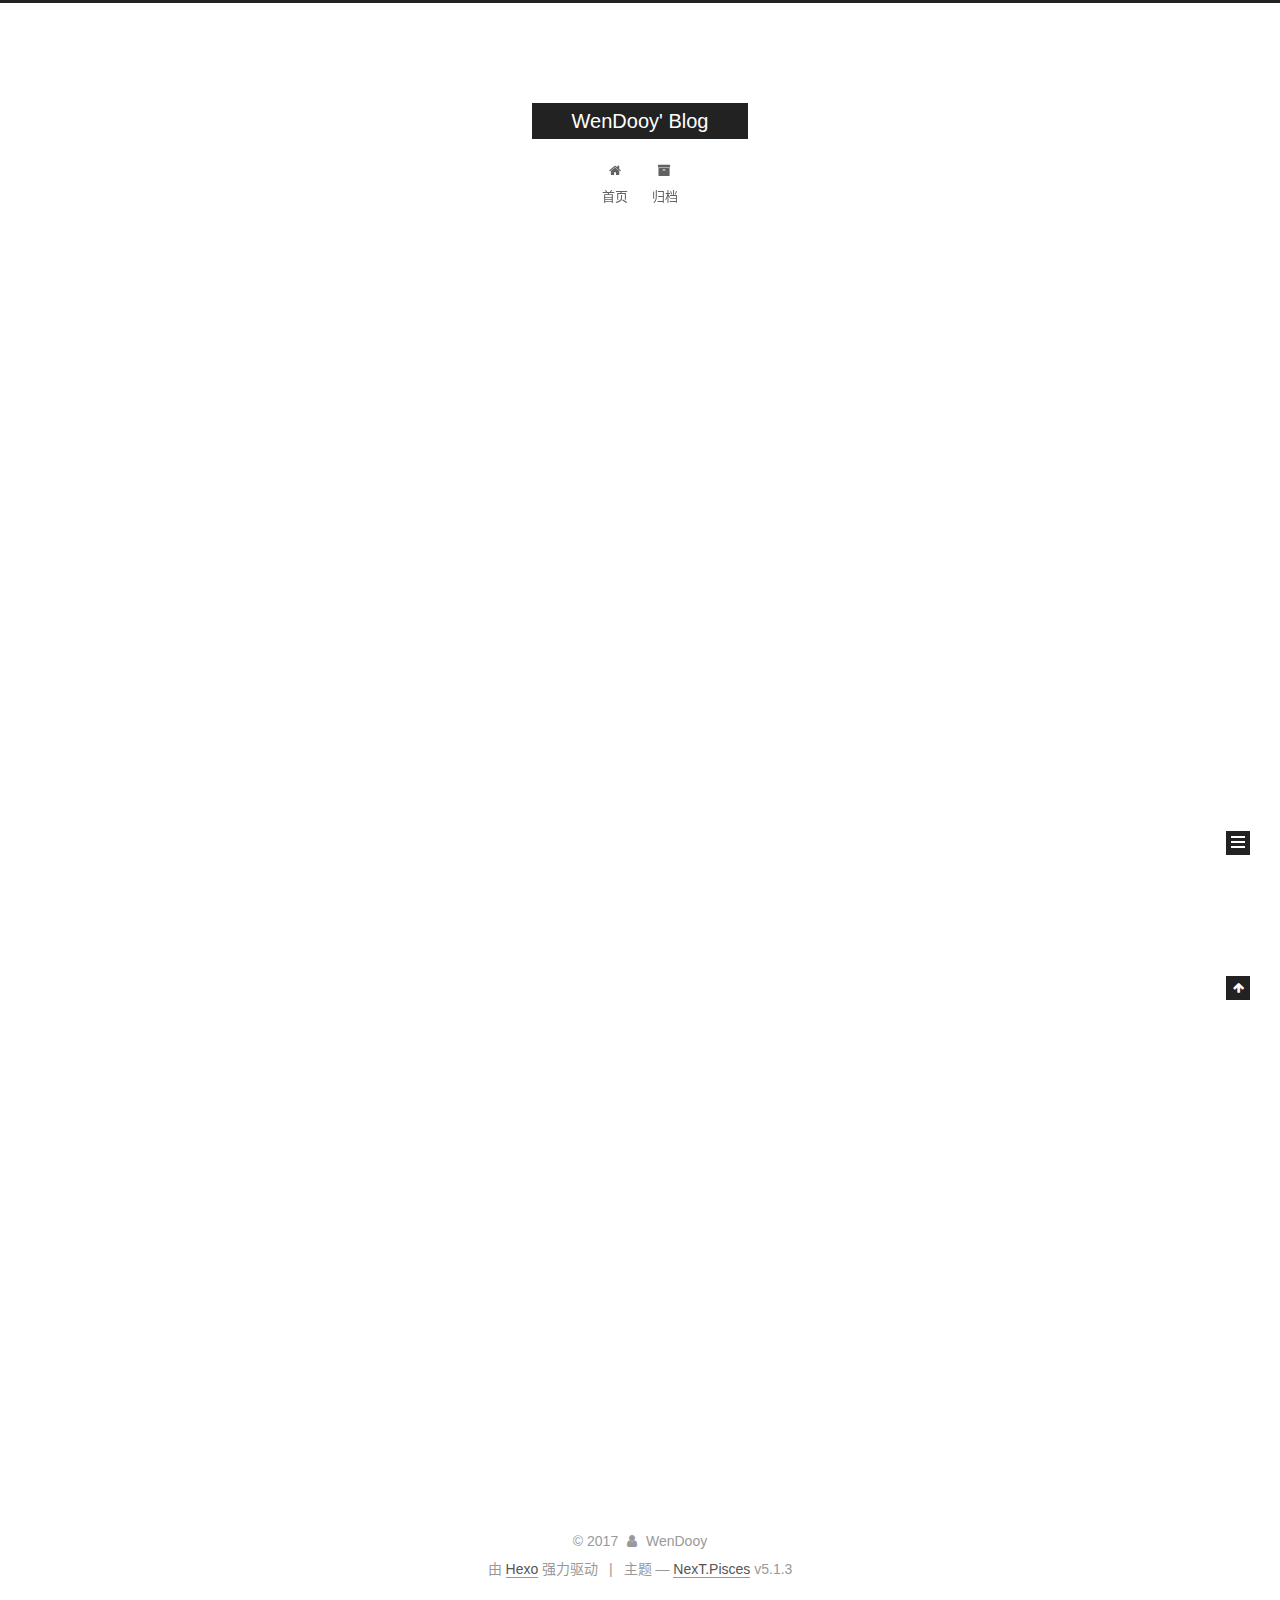
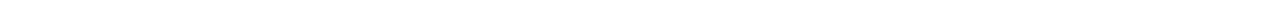
==== commit 2c2e5fdf: "Site updated: 2017-10-11 23:18:54" ====
--- a/index.html
+++ b/index.html
@@ -5,7 +5,7 @@
   
 
 
-<html class="theme-next muse use-motion" lang="zh-CN">
+<html class="theme-next pisces use-motion" lang="zh-CN">
 <head>
   <meta charset="UTF-8"/>
 <meta http-equiv="X-UA-Compatible" content="IE=edge" />
@@ -96,7 +96,7 @@
   var NexT = window.NexT || {};
   var CONFIG = {
     root: '/',
-    scheme: 'Muse',
+    scheme: 'Pisces',
     version: '5.1.3',
     sidebar: {"position":"left","display":"post","offset":12,"b2t":false,"scrollpercent":false,"onmobile":false},
     fancybox: true,
@@ -104,7 +104,7 @@
     motion: {"enable":true,"async":false,"transition":{"post_block":"fadeIn","post_header":"slideDownIn","post_body":"slideDownIn","coll_header":"slideLeftIn","sidebar":"slideUpIn"}},
     duoshuo: {
       userId: '0',
-      author: 'Author'
+      author: '博主'
     },
     algolia: {
       applicationID: '',
@@ -185,7 +185,7 @@
             
               <i class="menu-item-icon fa fa-fw fa-home"></i> <br />
             
-            Startseite
+            首页
           </a>
         </li>
       
@@ -195,7 +195,7 @@
             
               <i class="menu-item-icon fa fa-fw fa-archive"></i> <br />
             
-            Archiv
+            归档
           </a>
         </li>
       
@@ -261,9 +261,9 @@
                 <i class="fa fa-calendar-o"></i>
               </span>
               
-                <span class="post-meta-item-text">Veröffentlicht am</span>
+                <span class="post-meta-item-text">发表于</span>
               
-              <time title="Post created" itemprop="dateCreated datePublished" datetime="2017-10-05T20:43:26+08:00">
+              <time title="创建于" itemprop="dateCreated datePublished" datetime="2017-10-05T20:43:26+08:00">
                 2017-10-05
               </time>
             
@@ -380,9 +380,9 @@
                 <i class="fa fa-calendar-o"></i>
               </span>
               
-                <span class="post-meta-item-text">Veröffentlicht am</span>
+                <span class="post-meta-item-text">发表于</span>
               
-              <time title="Post created" itemprop="dateCreated datePublished" datetime="2017-10-05T20:37:55+08:00">
+              <time title="创建于" itemprop="dateCreated datePublished" datetime="2017-10-05T20:37:55+08:00">
                 2017-10-05
               </time>
             
@@ -513,7 +513,7 @@
                 <a href="/archives/">
               
                   <span class="site-state-item-count">2</span>
-                  <span class="site-state-item-name">Artikel</span>
+                  <span class="site-state-item-name">日志</span>
                 </a>
               </div>
             
@@ -565,7 +565,7 @@
 </div>
 
 
-  <div class="powered-by">Erstellt mit  <a class="theme-link" target="_blank" href="https://hexo.io">Hexo</a></div>
+  <div class="powered-by">由 <a class="theme-link" target="_blank" href="https://hexo.io">Hexo</a> 强力驱动</div>
 
 
 
@@ -573,7 +573,7 @@
 
 
 
-  <div class="theme-info">Theme &mdash; <a class="theme-link" target="_blank" href="https://github.com/iissnan/hexo-theme-next">NexT.Muse</a> v5.1.3</div>
+  <div class="theme-info">主题 &mdash; <a class="theme-link" target="_blank" href="https://github.com/iissnan/hexo-theme-next">NexT.Pisces</a> v5.1.3</div>
 
 
 
@@ -661,6 +661,13 @@
   
   
 
+
+  <script type="text/javascript" src="/js/src/affix.js?v=5.1.3"></script>
+
+  <script type="text/javascript" src="/js/src/schemes/pisces.js?v=5.1.3"></script>
+
+
+
   
 
   
